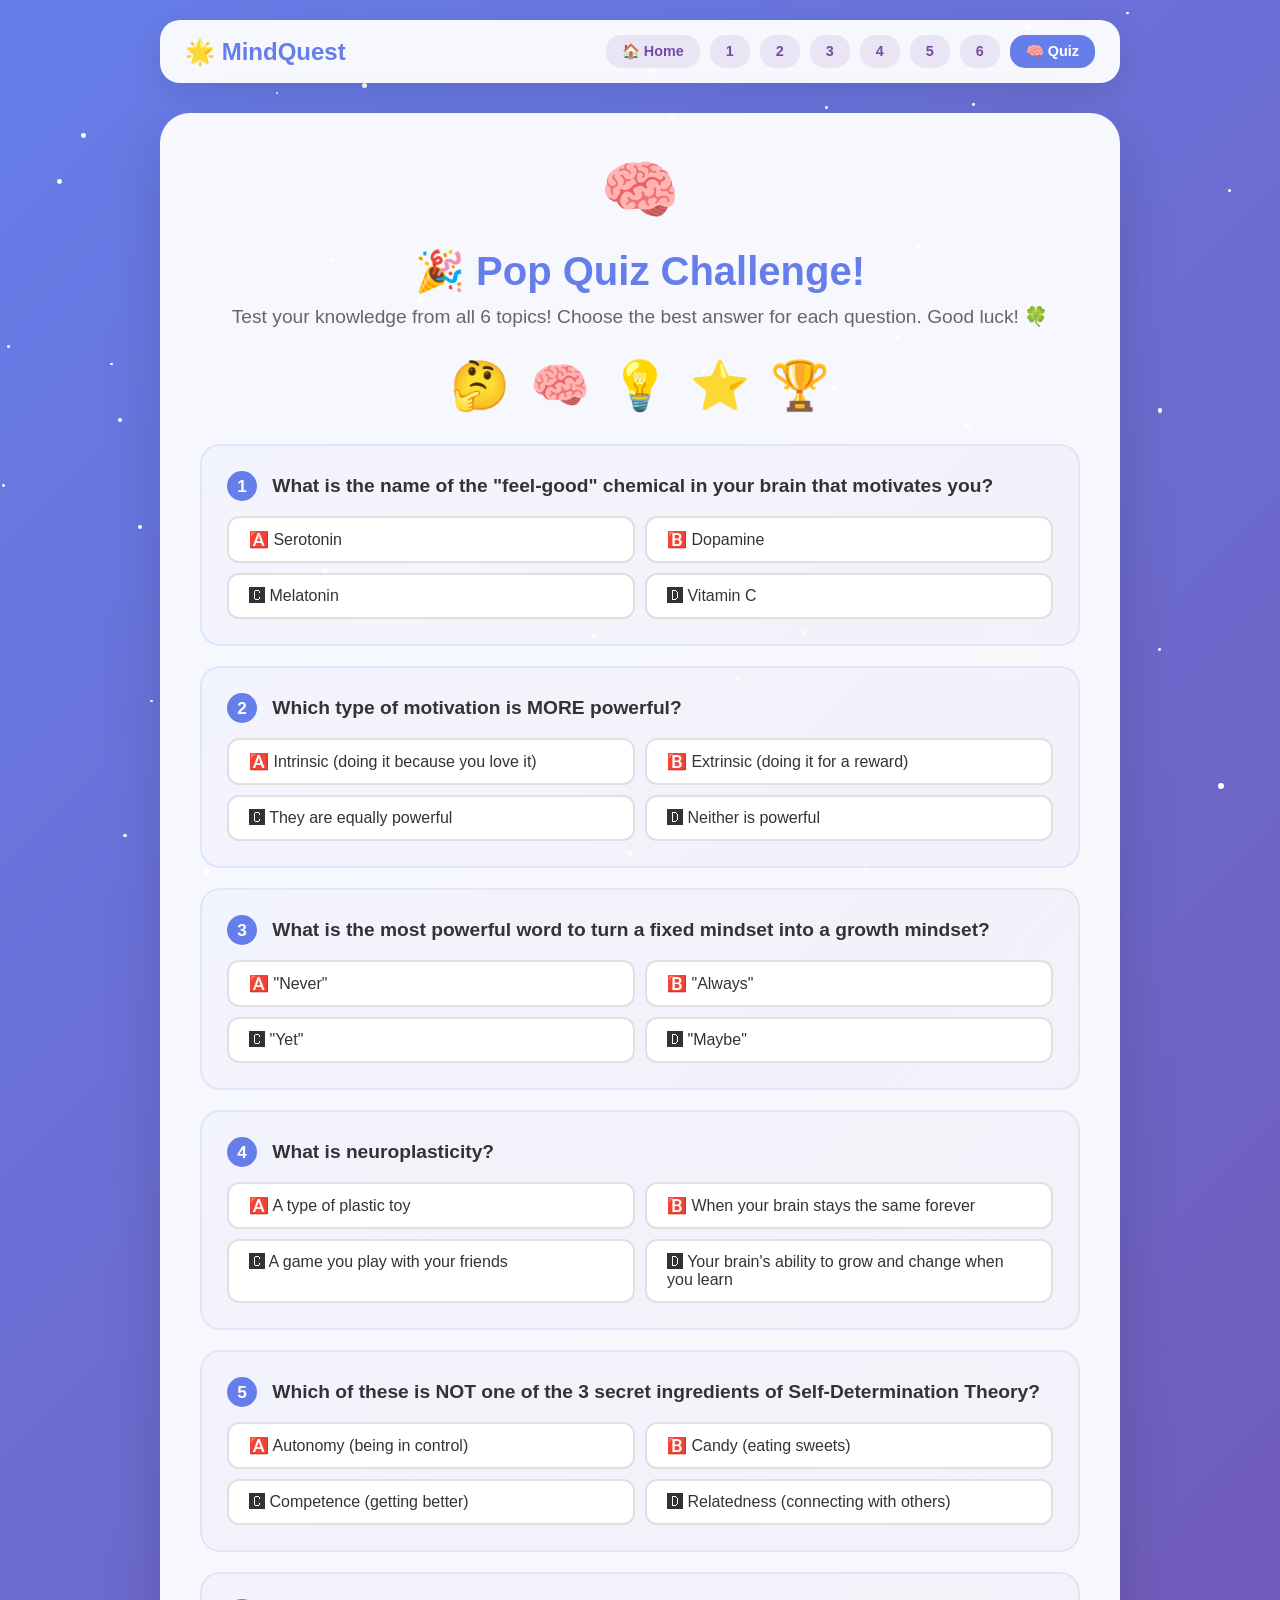
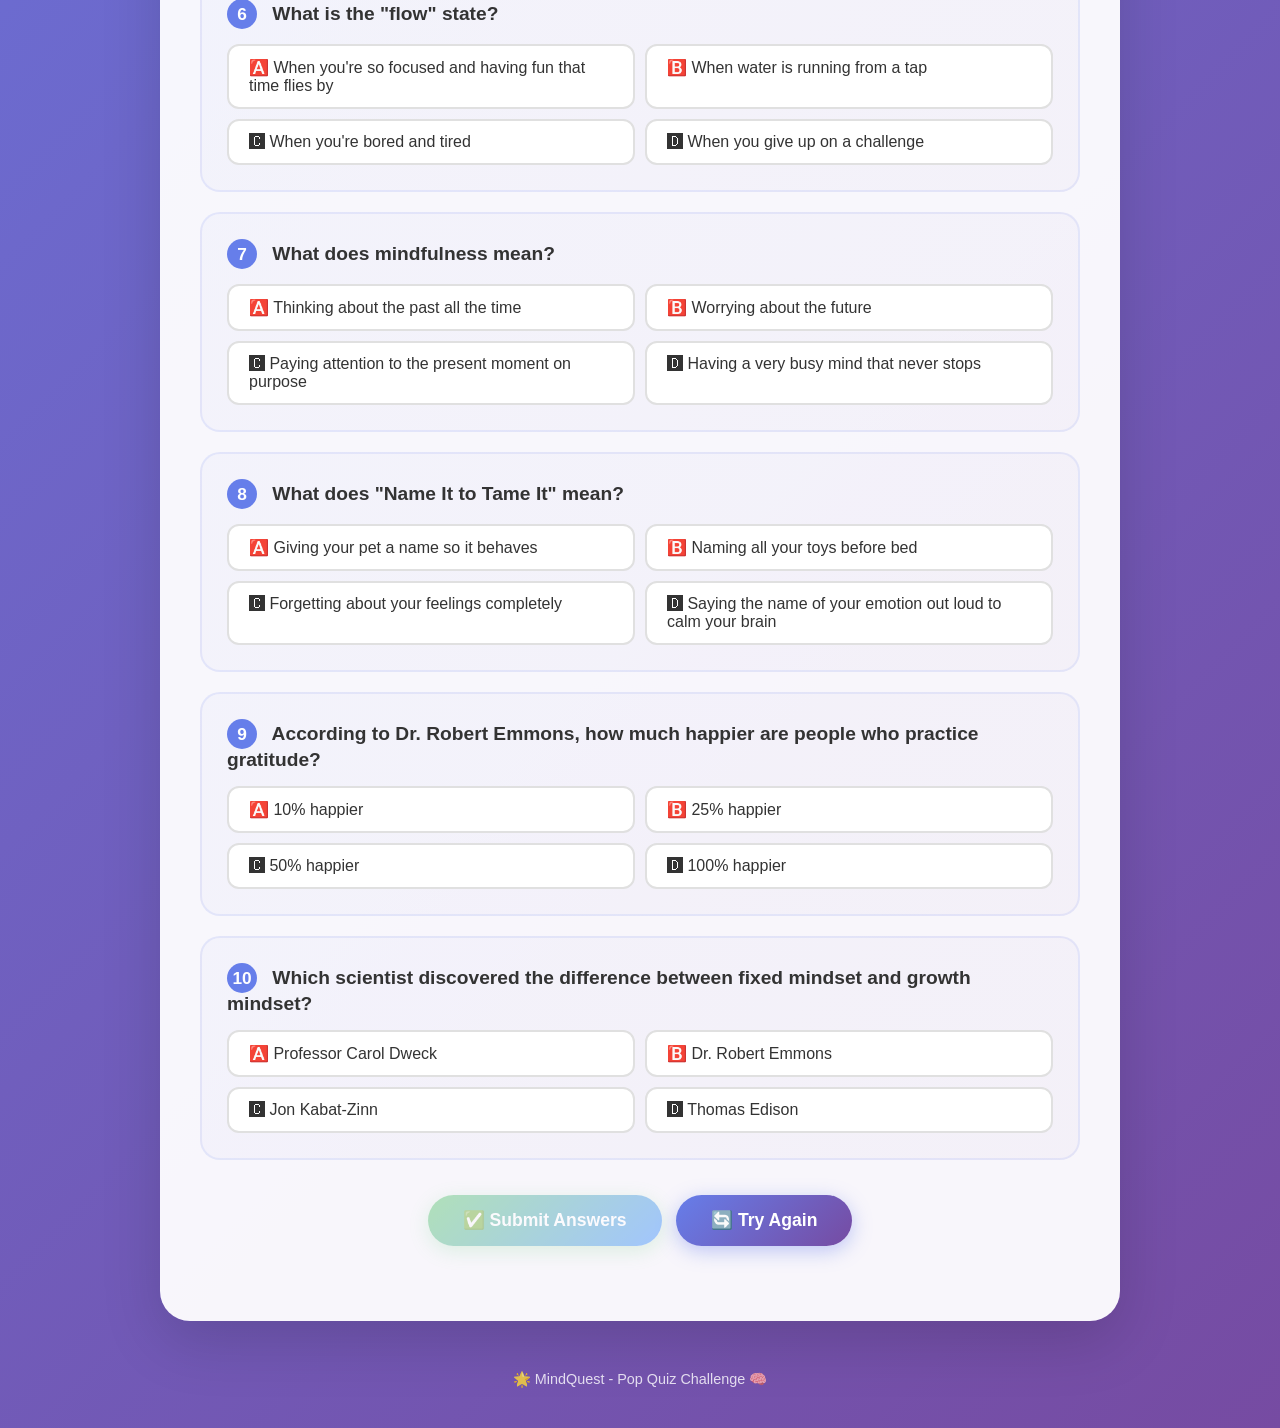
==== course/quiz.html @ 4ee38eb3 "motivation and mindfulness" ====
<!DOCTYPE html>
<html lang="en">
<head>
  <meta charset="UTF-8">
  <meta name="viewport" content="width=device-width, initial-scale=1.0">
  <title>🧠 Pop Quiz - Motivation & Mindfulness</title>
  <link rel="stylesheet" href="css/style.css">
</head>
<body>
  <div class="stars"></div>
  <div class="floating-shapes"></div>

  <div class="container">
    <nav class="nav-bar">
      <a href="index.html" class="logo">🌟 MindQuest</a>
      <div class="nav-links">
        <a href="index.html">🏠 Home</a>
        <a href="topic1.html">1</a>
        <a href="topic2.html">2</a>
        <a href="topic3.html">3</a>
        <a href="topic4.html">4</a>
        <a href="topic5.html">5</a>
        <a href="topic6.html">6</a>
        <a href="quiz.html" class="active">🧠 Quiz</a>
      </div>
    </nav>

    <div class="quiz-container">
      <span class="quiz-icon">🧠</span>
      <h1>🎉 Pop Quiz Challenge!</h1>
      <p style="text-align:center; color:#666; font-size:1.2em; margin-bottom:30px;">
        Test your knowledge from all 6 topics! Choose the best answer for each question. Good luck! 🍀
      </p>

      <div class="illustration">
        <div class="emoji-row">
          <span>🤔</span>
          <span>🧠</span>
          <span>💡</span>
          <span>⭐</span>
          <span>🏆</span>
        </div>
      </div>

      <!-- Question 1 - Topic 1: Motivation -->
      <div class="question" data-correct="b">
        <h3><span class="q-number">1</span> What is the name of the "feel-good" chemical in your brain that motivates you?</h3>
        <div class="options">
          <div class="option" data-value="a">🅰️ Serotonin</div>
          <div class="option" data-value="b">🅱️ Dopamine</div>
          <div class="option" data-value="c">🅲️ Melatonin</div>
          <div class="option" data-value="d">🅳️ Vitamin C</div>
        </div>
      </div>

      <!-- Question 2 - Topic 1: Motivation -->
      <div class="question" data-correct="a">
        <h3><span class="q-number">2</span> Which type of motivation is MORE powerful?</h3>
        <div class="options">
          <div class="option" data-value="a">🅰️ Intrinsic (doing it because you love it)</div>
          <div class="option" data-value="b">🅱️ Extrinsic (doing it for a reward)</div>
          <div class="option" data-value="c">🅲️ They are equally powerful</div>
          <div class="option" data-value="d">🅳️ Neither is powerful</div>
        </div>
      </div>

      <!-- Question 3 - Topic 2: Growth Mindset -->
      <div class="question" data-correct="c">
        <h3><span class="q-number">3</span> What is the most powerful word to turn a fixed mindset into a growth mindset?</h3>
        <div class="options">
          <div class="option" data-value="a">🅰️ "Never"</div>
          <div class="option" data-value="b">🅱️ "Always"</div>
          <div class="option" data-value="c">🅲️ "Yet"</div>
          <div class="option" data-value="d">🅳️ "Maybe"</div>
        </div>
      </div>

      <!-- Question 4 - Topic 2: Growth Mindset -->
      <div class="question" data-correct="d">
        <h3><span class="q-number">4</span> What is neuroplasticity?</h3>
        <div class="options">
          <div class="option" data-value="a">🅰️ A type of plastic toy</div>
          <div class="option" data-value="b">🅱️ When your brain stays the same forever</div>
          <div class="option" data-value="c">🅲️ A game you play with your friends</div>
          <div class="option" data-value="d">🅳️ Your brain's ability to grow and change when you learn</div>
        </div>
      </div>

      <!-- Question 5 - Topic 3: Self-Determination -->
      <div class="question" data-correct="b">
        <h3><span class="q-number">5</span> Which of these is NOT one of the 3 secret ingredients of Self-Determination Theory?</h3>
        <div class="options">
          <div class="option" data-value="a">🅰️ Autonomy (being in control)</div>
          <div class="option" data-value="b">🅱️ Candy (eating sweets)</div>
          <div class="option" data-value="c">🅲️ Competence (getting better)</div>
          <div class="option" data-value="d">🅳️ Relatedness (connecting with others)</div>
        </div>
      </div>

      <!-- Question 6 - Topic 3: Self-Determination -->
      <div class="question" data-correct="a">
        <h3><span class="q-number">6</span> What is the "flow" state?</h3>
        <div class="options">
          <div class="option" data-value="a">🅰️ When you're so focused and having fun that time flies by</div>
          <div class="option" data-value="b">🅱️ When water is running from a tap</div>
          <div class="option" data-value="c">🅲️ When you're bored and tired</div>
          <div class="option" data-value="d">🅳️ When you give up on a challenge</div>
        </div>
      </div>

      <!-- Question 7 - Topic 4: Mindfulness -->
      <div class="question" data-correct="c">
        <h3><span class="q-number">7</span> What does mindfulness mean?</h3>
        <div class="options">
          <div class="option" data-value="a">🅰️ Thinking about the past all the time</div>
          <div class="option" data-value="b">🅱️ Worrying about the future</div>
          <div class="option" data-value="c">🅲️ Paying attention to the present moment on purpose</div>
          <div class="option" data-value="d">🅳️ Having a very busy mind that never stops</div>
        </div>
      </div>

      <!-- Question 8 - Topic 5: Emotions -->
      <div class="question" data-correct="d">
        <h3><span class="q-number">8</span> What does "Name It to Tame It" mean?</h3>
        <div class="options">
          <div class="option" data-value="a">🅰️ Giving your pet a name so it behaves</div>
          <div class="option" data-value="b">🅱️ Naming all your toys before bed</div>
          <div class="option" data-value="c">🅲️ Forgetting about your feelings completely</div>
          <div class="option" data-value="d">🅳️ Saying the name of your emotion out loud to calm your brain</div>
        </div>
      </div>

      <!-- Question 9 - Topic 6: Gratitude -->
      <div class="question" data-correct="b">
        <h3><span class="q-number">9</span> According to Dr. Robert Emmons, how much happier are people who practice gratitude?</h3>
        <div class="options">
          <div class="option" data-value="a">🅰️ 10% happier</div>
          <div class="option" data-value="b">🅱️ 25% happier</div>
          <div class="option" data-value="c">🅲️ 50% happier</div>
          <div class="option" data-value="d">🅳️ 100% happier</div>
        </div>
      </div>

      <!-- Question 10 - All Topics -->
      <div class="question" data-correct="a">
        <h3><span class="q-number">10</span> Which scientist discovered the difference between fixed mindset and growth mindset?</h3>
        <div class="options">
          <div class="option" data-value="a">🅰️ Professor Carol Dweck</div>
          <div class="option" data-value="b">🅱️ Dr. Robert Emmons</div>
          <div class="option" data-value="c">🅲️ Jon Kabat-Zinn</div>
          <div class="option" data-value="d">🅳️ Thomas Edison</div>
        </div>
      </div>

      <!-- Buttons -->
      <div class="btn-group">
        <button id="submitQuiz" class="btn btn-success" disabled style="opacity:0.5; cursor:not-allowed;">✅ Submit Answers</button>
        <button id="resetQuiz" class="btn btn-primary">🔄 Try Again</button>
      </div>

      <!-- Result -->
      <div id="quizResult" class="quiz-result">
        <span class="result-icon">🏆</span>
        <h2>Your Results</h2>
        <div class="score">0 / 10</div>
        <p class="result-message"></p>
        <div class="answers-review"></div>
        <div class="btn-group" style="margin-top:20px;">
          <a href="index.html" class="btn btn-primary">🏠 Back to Home</a>
          <a href="topic1.html" class="btn btn-success">📚 Review Topics</a>
        </div>
      </div>
    </div>

    <footer class="footer">
      <p>🌟 MindQuest - Pop Quiz Challenge 🧠</p>
    </footer>
  </div>

  <script src="js/script.js"></script>
</body>
</html>
---- course/css/style.css ----
/* ===== RESET & BASE ===== */
* {
  margin: 0;
  padding: 0;
  box-sizing: border-box;
}

body {
  font-family: 'Segoe UI', 'Comic Sans MS', 'Chalkboard SE', cursive, sans-serif;
  background: linear-gradient(135deg, #667eea 0%, #764ba2 100%);
  min-height: 100vh;
  color: #333;
  overflow-x: hidden;
}

/* ===== ANIMATED BACKGROUND ===== */
.stars {
  position: fixed;
  top: 0;
  left: 0;
  width: 100%;
  height: 100%;
  pointer-events: none;
  z-index: 0;
  overflow: hidden;
}

.star {
  position: absolute;
  width: 4px;
  height: 4px;
  background: white;
  border-radius: 50%;
  animation: twinkle 3s infinite;
}

@keyframes twinkle {
  0%, 100% { opacity: 0.2; transform: scale(0.8); }
  50% { opacity: 1; transform: scale(1.2); }
}

/* ===== FLOATING SHAPES ===== */
.floating-shapes {
  position: fixed;
  top: 0;
  left: 0;
  width: 100%;
  height: 100%;
  pointer-events: none;
  z-index: 0;
  overflow: hidden;
}

.shape {
  position: absolute;
  border-radius: 50%;
  opacity: 0.1;
  animation: float 15s infinite ease-in-out;
}

.shape:nth-child(1) {
  width: 200px;
  height: 200px;
  background: #ff6b6b;
  top: 10%;
  left: 5%;
  animation-delay: 0s;
}

.shape:nth-child(2) {
  width: 150px;
  height: 150px;
  background: #ffd93d;
  top: 60%;
  left: 80%;
  animation-delay: -3s;
}

.shape:nth-child(3) {
  width: 180px;
  height: 180px;
  background: #6bcb77;
  top: 30%;
  left: 70%;
  animation-delay: -6s;
}

.shape:nth-child(4) {
  width: 120px;
  height: 120px;
  background: #4d96ff;
  top: 70%;
  left: 20%;
  animation-delay: -9s;
}

.shape:nth-child(5) {
  width: 100px;
  height: 100px;
  background: #ff6b6b;
  top: 80%;
  left: 50%;
  animation-delay: -12s;
}

@keyframes float {
  0%, 100% { transform: translateY(0) rotate(0deg); }
  25% { transform: translateY(-30px) rotate(90deg); }
  50% { transform: translateY(-60px) rotate(180deg); }
  75% { transform: translateY(-30px) rotate(270deg); }
}

/* ===== CONTAINER ===== */
.container {
  max-width: 1000px;
  margin: 0 auto;
  padding: 20px;
  position: relative;
  z-index: 1;
}

/* ===== HEADER ===== */
.header {
  text-align: center;
  padding: 40px 20px;
  background: rgba(255, 255, 255, 0.95);
  border-radius: 30px;
  margin-bottom: 30px;
  box-shadow: 0 20px 60px rgba(0,0,0,0.15);
  position: relative;
  overflow: hidden;
}

.header::before {
  content: '';
  position: absolute;
  top: -50%;
  left: -50%;
  width: 200%;
  height: 200%;
  background: conic-gradient(from 0deg, #ff6b6b, #ffd93d, #6bcb77, #4d96ff, #ff6b6b);
  animation: rotate 10s linear infinite;
  opacity: 0.1;
}

@keyframes rotate {
  100% { transform: rotate(360deg); }
}

.header h1 {
  font-size: 3em;
  color: #667eea;
  position: relative;
  z-index: 1;
  text-shadow: 2px 2px 4px rgba(0,0,0,0.1);
}

.header .subtitle {
  font-size: 1.3em;
  color: #764ba2;
  margin-top: 10px;
  position: relative;
  z-index: 1;
}

.header .mascot {
  font-size: 5em;
  display: block;
  margin: 10px auto;
  animation: bounce 2s infinite;
  position: relative;
  z-index: 1;
}

@keyframes bounce {
  0%, 100% { transform: translateY(0); }
  50% { transform: translateY(-20px); }
}

/* ===== NAVIGATION ===== */
.nav-bar {
  background: rgba(255, 255, 255, 0.95);
  border-radius: 20px;
  padding: 15px 25px;
  margin-bottom: 30px;
  display: flex;
  justify-content: space-between;
  align-items: center;
  box-shadow: 0 10px 30px rgba(0,0,0,0.1);
  flex-wrap: wrap;
  gap: 10px;
}

.nav-bar .logo {
  font-size: 1.5em;
  font-weight: bold;
  color: #667eea;
  text-decoration: none;
}

.nav-links {
  display: flex;
  gap: 10px;
  flex-wrap: wrap;
}

.nav-links a {
  text-decoration: none;
  color: #764ba2;
  padding: 8px 16px;
  border-radius: 15px;
  background: rgba(118, 75, 162, 0.1);
  transition: all 0.3s;
  font-weight: 600;
  font-size: 0.9em;
}

.nav-links a:hover {
  background: #764ba2;
  color: white;
  transform: translateY(-2px);
}

.nav-links a.active {
  background: #667eea;
  color: white;
}

/* ===== TOPIC CARDS ===== */
.topic-grid {
  display: grid;
  grid-template-columns: repeat(auto-fit, minmax(280px, 1fr));
  gap: 25px;
  margin: 30px 0;
}

.topic-card {
  background: rgba(255, 255, 255, 0.95);
  border-radius: 25px;
  padding: 30px;
  text-align: center;
  box-shadow: 0 10px 30px rgba(0,0,0,0.1);
  transition: all 0.3s;
  cursor: pointer;
  position: relative;
  overflow: hidden;
}

.topic-card::before {
  content: '';
  position: absolute;
  top: 0;
  left: 0;
  right: 0;
  height: 5px;
  background: linear-gradient(90deg, #ff6b6b, #ffd93d, #6bcb77, #4d96ff);
  transform: scaleX(0);
  transition: transform 0.3s;
}

.topic-card:hover::before {
  transform: scaleX(1);
}

.topic-card:hover {
  transform: translateY(-10px);
  box-shadow: 0 20px 50px rgba(0,0,0,0.2);
}

.topic-card .icon {
  font-size: 4em;
  margin-bottom: 15px;
  display: block;
  animation: bounce 2s infinite;
}

.topic-card:nth-child(2) .icon { animation-delay: 0.3s; }
.topic-card:nth-child(3) .icon { animation-delay: 0.6s; }
.topic-card:nth-child(4) .icon { animation-delay: 0.9s; }
.topic-card:nth-child(5) .icon { animation-delay: 1.2s; }
.topic-card:nth-child(6) .icon { animation-delay: 1.5s; }

.topic-card h3 {
  color: #333;
  font-size: 1.4em;
  margin-bottom: 10px;
}

.topic-card p {
  color: #666;
  font-size: 0.95em;
  line-height: 1.5;
}

.topic-card .card-number {
  position: absolute;
  top: 15px;
  right: 15px;
  background: #667eea;
  color: white;
  width: 30px;
  height: 30px;
  border-radius: 50%;
  display: flex;
  align-items: center;
  justify-content: center;
  font-weight: bold;
  font-size: 0.9em;
}

/* ===== TOPIC PAGE CONTENT ===== */
.topic-content {
  background: rgba(255, 255, 255, 0.95);
  border-radius: 30px;
  padding: 40px;
  margin-bottom: 30px;
  box-shadow: 0 20px 60px rgba(0,0,0,0.15);
  animation: slideUp 0.6s ease-out;
}

@keyframes slideUp {
  from { opacity: 0; transform: translateY(30px); }
  to { opacity: 1; transform: translateY(0); }
}

.topic-content h1 {
  font-size: 2.5em;
  color: #667eea;
  margin-bottom: 10px;
  text-align: center;
}

.topic-content .topic-icon {
  font-size: 5em;
  text-align: center;
  display: block;
  margin: 10px auto 20px;
  animation: bounce 2s infinite;
}

.topic-content .intro-text {
  font-size: 1.2em;
  color: #555;
  text-align: center;
  margin-bottom: 30px;
  line-height: 1.6;
}

/* ===== INFO BOXES ===== */
.info-box {
  background: linear-gradient(135deg, #667eea15, #764ba215);
  border-left: 5px solid #667eea;
  border-radius: 15px;
  padding: 20px 25px;
  margin: 20px 0;
  animation: slideUp 0.6s ease-out;
}

.info-box.tip {
  background: linear-gradient(135deg, #ffd93d15, #ff6b6b15);
  border-left-color: #ffd93d;
}

.info-box.activity {
  background: linear-gradient(135deg, #6bcb7715, #4d96ff15);
  border-left-color: #6bcb77;
}

.info-box.story {
  background: linear-gradient(135deg, #ff6b6b15, #ffd93d15);
  border-left-color: #ff6b6b;
}

.info-box h3 {
  color: #333;
  margin-bottom: 10px;
  font-size: 1.2em;
}

.info-box p, .info-box li {
  color: #555;
  line-height: 1.7;
  font-size: 1.05em;
}

.info-box ul {
  padding-left: 20px;
}

.info-box ul li {
  margin: 8px 0;
}

/* ===== ANIMATED ILLUSTRATIONS ===== */
.illustration {
  text-align: center;
  margin: 30px 0;
  position: relative;
}

.illustration .emoji-big {
  font-size: 6em;
  display: inline-block;
  animation: bounce 2s infinite;
}

.illustration .emoji-row {
  display: flex;
  justify-content: center;
  gap: 20px;
  flex-wrap: wrap;
}

.illustration .emoji-row span {
  font-size: 3em;
  animation: bounce 2s infinite;
}

.illustration .emoji-row span:nth-child(2) { animation-delay: 0.3s; }
.illustration .emoji-row span:nth-child(3) { animation-delay: 0.6s; }
.illustration .emoji-row span:nth-child(4) { animation-delay: 0.9s; }
.illustration .emoji-row span:nth-child(5) { animation-delay: 1.2s; }

/* ===== PROGRESS BAR ===== */
.progress-container {
  background: rgba(255, 255, 255, 0.95);
  border-radius: 20px;
  padding: 20px;
  margin-bottom: 30px;
  box-shadow: 0 10px 30px rgba(0,0,0,0.1);
}

.progress-bar {
  height: 20px;
  background: #e0e0e0;
  border-radius: 10px;
  overflow: hidden;
  position: relative;
}

.progress-fill {
  height: 100%;
  background: linear-gradient(90deg, #ff6b6b, #ffd93d, #6bcb77, #4d96ff);
  border-radius: 10px;
  transition: width 0.8s ease;
  position: relative;
}

.progress-fill::after {
  content: '';
  position: absolute;
  top: 0;
  left: 0;
  right: 0;
  bottom: 0;
  background: linear-gradient(90deg, transparent, rgba(255,255,255,0.3), transparent);
  animation: shimmer 2s infinite;
}

@keyframes shimmer {
  0% { transform: translateX(-100%); }
  100% { transform: translateX(100%); }
}

.progress-text {
  text-align: center;
  margin-top: 10px;
  font-weight: bold;
  color: #667eea;
}

/* ===== BUTTONS ===== */
.btn {
  display: inline-block;
  padding: 15px 35px;
  border-radius: 50px;
  text-decoration: none;
  font-weight: bold;
  font-size: 1.1em;
  transition: all 0.3s;
  border: none;
  cursor: pointer;
  margin: 5px;
}

.btn-primary {
  background: linear-gradient(135deg, #667eea, #764ba2);
  color: white;
  box-shadow: 0 5px 20px rgba(102, 126, 234, 0.4);
}

.btn-primary:hover {
  transform: translateY(-3px);
  box-shadow: 0 10px 30px rgba(102, 126, 234, 0.5);
}

.btn-secondary {
  background: linear-gradient(135deg, #ffd93d, #ff6b6b);
  color: white;
  box-shadow: 0 5px 20px rgba(255, 107, 107, 0.4);
}

.btn-secondary:hover {
  transform: translateY(-3px);
  box-shadow: 0 10px 30px rgba(255, 107, 107, 0.5);
}

.btn-success {
  background: linear-gradient(135deg, #6bcb77, #4d96ff);
  color: white;
  box-shadow: 0 5px 20px rgba(107, 203, 119, 0.4);
}

.btn-success:hover {
  transform: translateY(-3px);
  box-shadow: 0 10px 30px rgba(107, 203, 119, 0.5);
}

.btn-group {
  text-align: center;
  margin: 30px 0;
}

/* ===== QUIZ STYLES ===== */
.quiz-container {
  background: rgba(255, 255, 255, 0.95);
  border-radius: 30px;
  padding: 40px;
  margin-bottom: 30px;
  box-shadow: 0 20px 60px rgba(0,0,0,0.15);
}

.quiz-container h1 {
  text-align: center;
  color: #667eea;
  font-size: 2.5em;
  margin-bottom: 10px;
}

.quiz-container .quiz-icon {
  text-align: center;
  font-size: 4em;
  display: block;
  margin-bottom: 20px;
  animation: bounce 2s infinite;
}

.question {
  background: linear-gradient(135deg, #667eea08, #764ba208);
  border-radius: 20px;
  padding: 25px;
  margin: 20px 0;
  border: 2px solid #667eea20;
  animation: slideUp 0.6s ease-out;
}

.question:nth-child(2) { animation-delay: 0.1s; }
.question:nth-child(3) { animation-delay: 0.2s; }
.question:nth-child(4) { animation-delay: 0.3s; }
.question:nth-child(5) { animation-delay: 0.4s; }
.question:nth-child(6) { animation-delay: 0.5s; }

.question h3 {
  color: #333;
  margin-bottom: 15px;
  font-size: 1.2em;
}

.question .q-number {
  display: inline-block;
  background: #667eea;
  color: white;
  width: 30px;
  height: 30px;
  border-radius: 50%;
  text-align: center;
  line-height: 30px;
  margin-right: 10px;
  font-size: 0.9em;
}

.options {
  display: grid;
  grid-template-columns: 1fr 1fr;
  gap: 10px;
}

@media (max-width: 600px) {
  .options {
    grid-template-columns: 1fr;
  }
}

.option {
  padding: 12px 20px;
  border: 2px solid #e0e0e0;
  border-radius: 12px;
  cursor: pointer;
  transition: all 0.3s;
  background: white;
  font-size: 1em;
  text-align: left;
}

.option:hover {
  border-color: #667eea;
  background: #667eea10;
}

.option.selected {
  border-color: #667eea;
  background: #667eea20;
}

.option.correct {
  border-color: #6bcb77;
  background: #6bcb7720;
  animation: correctPulse 0.5s;
}

.option.wrong {
  border-color: #ff6b6b;
  background: #ff6b6b20;
  animation: shake 0.5s;
}

@keyframes correctPulse {
  0%, 100% { transform: scale(1); }
  50% { transform: scale(1.05); }
}

@keyframes shake {
  0%, 100% { transform: translateX(0); }
  25% { transform: translateX(-5px); }
  75% { transform: translateX(5px); }
}

.quiz-result {
  text-align: center;
  padding: 30px;
  margin-top: 20px;
  border-radius: 20px;
  background: linear-gradient(135deg, #667eea10, #764ba210);
  display: none;
}

.quiz-result.show {
  display: block;
  animation: slideUp 0.6s ease-out;
}

.quiz-result .result-icon {
  font-size: 5em;
  display: block;
  margin-bottom: 15px;
}

.quiz-result h2 {
  color: #667eea;
  margin-bottom: 10px;
}

.quiz-result .score {
  font-size: 2em;
  font-weight: bold;
  color: #764ba2;
  margin: 15px 0;
}

.quiz-result .answers-review {
  text-align: left;
  margin-top: 20px;
}

.answers-review .answer-item {
  padding: 10px;
  margin: 5px 0;
  border-radius: 10px;
  background: white;
}

.answer-item.correct-answer {
  border-left: 4px solid #6bcb77;
}

.answer-item.wrong-answer {
  border-left: 4px solid #ff6b6b;
}

/* ===== FOOTER ===== */
.footer {
  text-align: center;
  padding: 20px;
  color: rgba(255,255,255,0.8);
  font-size: 0.9em;
}

/* ===== CONFETTI ===== */
.confetti-container {
  position: fixed;
  top: 0;
  left: 0;
  width: 100%;
  height: 100%;
  pointer-events: none;
  z-index: 1000;
  overflow: hidden;
}

.confetti-piece {
  position: absolute;
  width: 10px;
  height: 10px;
  top: -10px;
  animation: confettiFall 3s ease-in forwards;
}

@keyframes confettiFall {
  0% { transform: translateY(0) rotate(0deg); opacity: 1; }
  100% { transform: translateY(100vh) rotate(720deg); opacity: 0; }
}

/* ===== RESPONSIVE ===== */
@media (max-width: 768px) {
  .header h1 { font-size: 2em; }
  .topic-content { padding: 25px; }
  .topic-content h1 { font-size: 1.8em; }
  .nav-bar { flex-direction: column; text-align: center; }
  .nav-links { justify-content: center; }
  .quiz-container { padding: 20px; }
}

/* ===== TOOLTIP ===== */
.tooltip {
  position: relative;
  display: inline-block;
  cursor: help;
}

.tooltip .tooltip-text {
  visibility: hidden;
  width: 200px;
  background: #333;
  color: white;
  text-align: center;
  border-radius: 10px;
  padding: 10px;
  position: absolute;
  z-index: 1;
  bottom: 125%;
  left: 50%;
  transform: translateX(-50%);
  opacity: 0;
  transition: opacity 0.3s;
  font-size: 0.9em;
}

.tooltip:hover .tooltip-text {
  visibility: visible;
  opacity: 1;
}

/* ===== LOADING SPINNER ===== */
.spinner {
  width: 50px;
  height: 50px;
  border: 5px solid #e0e0e0;
  border-top: 5px solid #667eea;
  border-radius: 50%;
  animation: spin 1s linear infinite;
  margin: 20px auto;
}

@keyframes spin {
  0% { transform: rotate(0deg); }
  100% { transform: rotate(360deg); }
}

/* ===== PAGE TRANSITIONS ===== */
.page-transition {
  animation: pageIn 0.5s ease-out;
}

@keyframes pageIn {
  from { opacity: 0; transform: scale(0.95); }
  to { opacity: 1; transform: scale(1); }
}
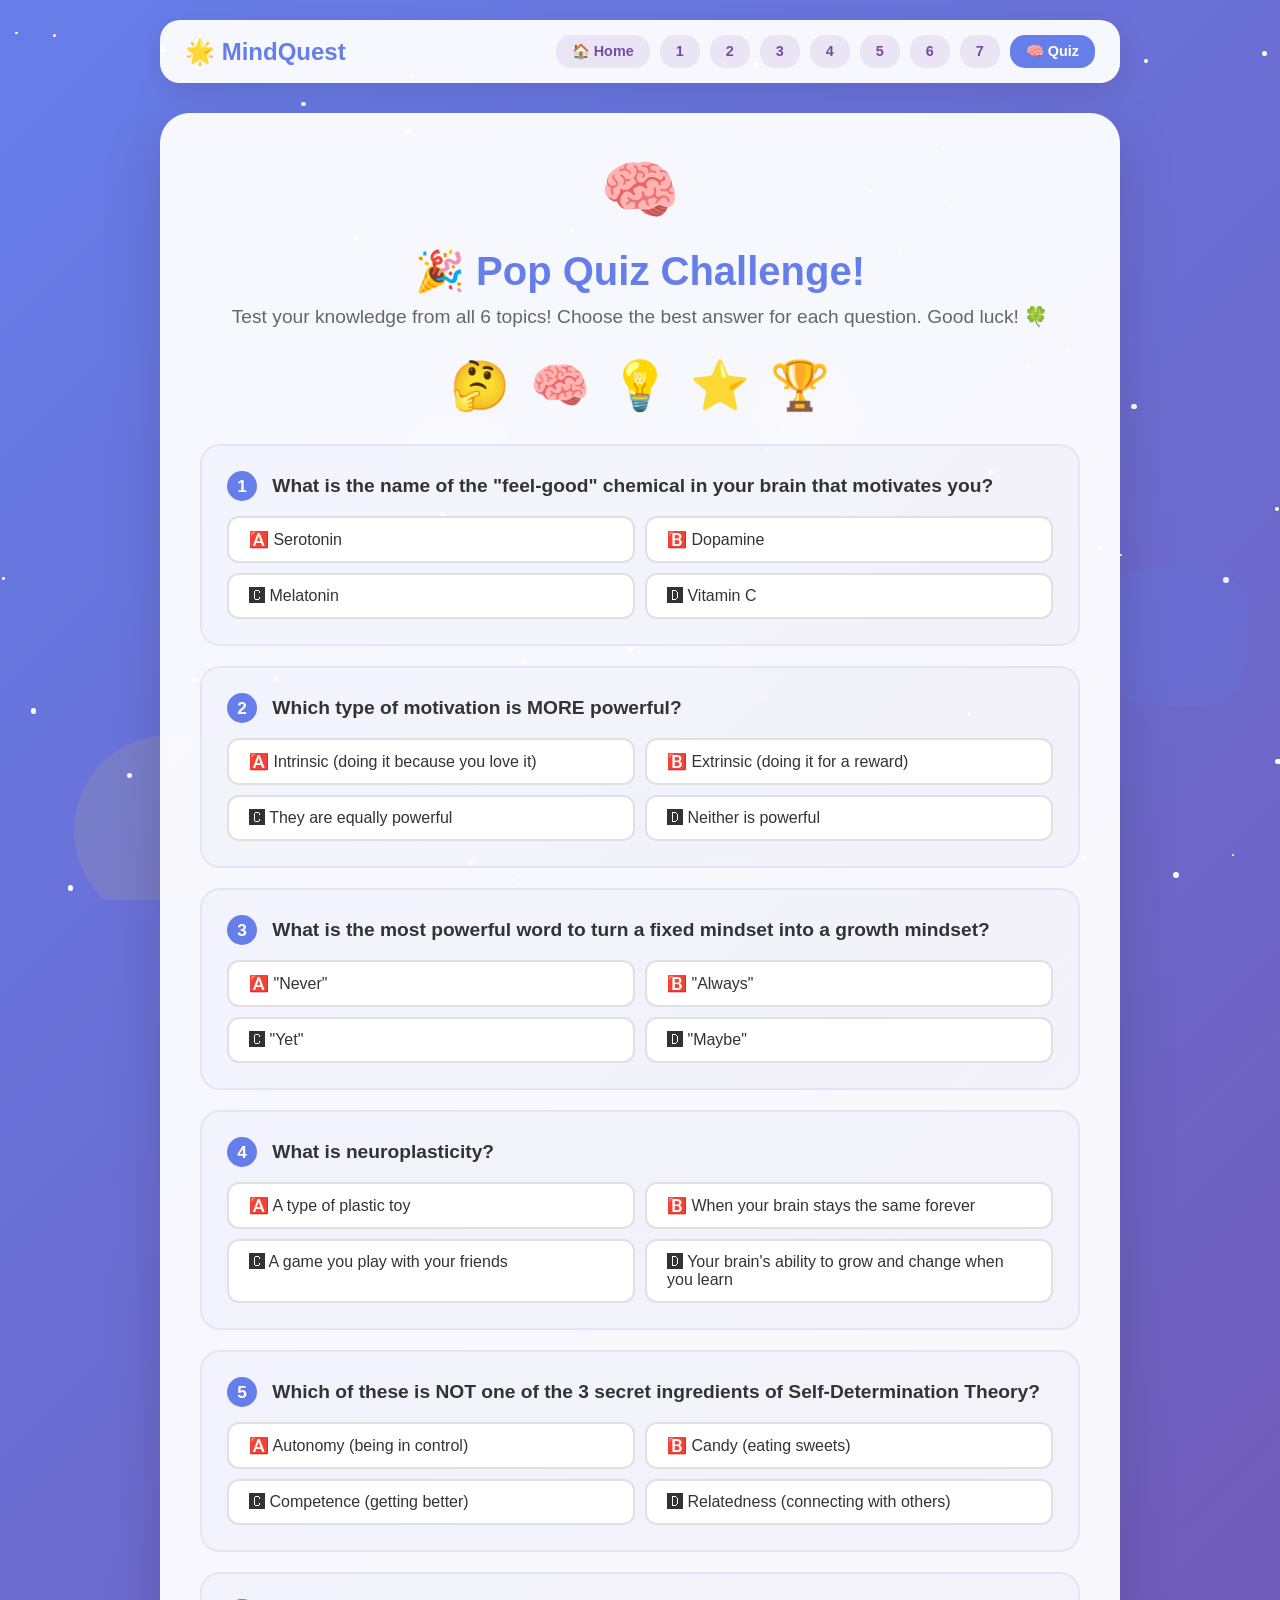
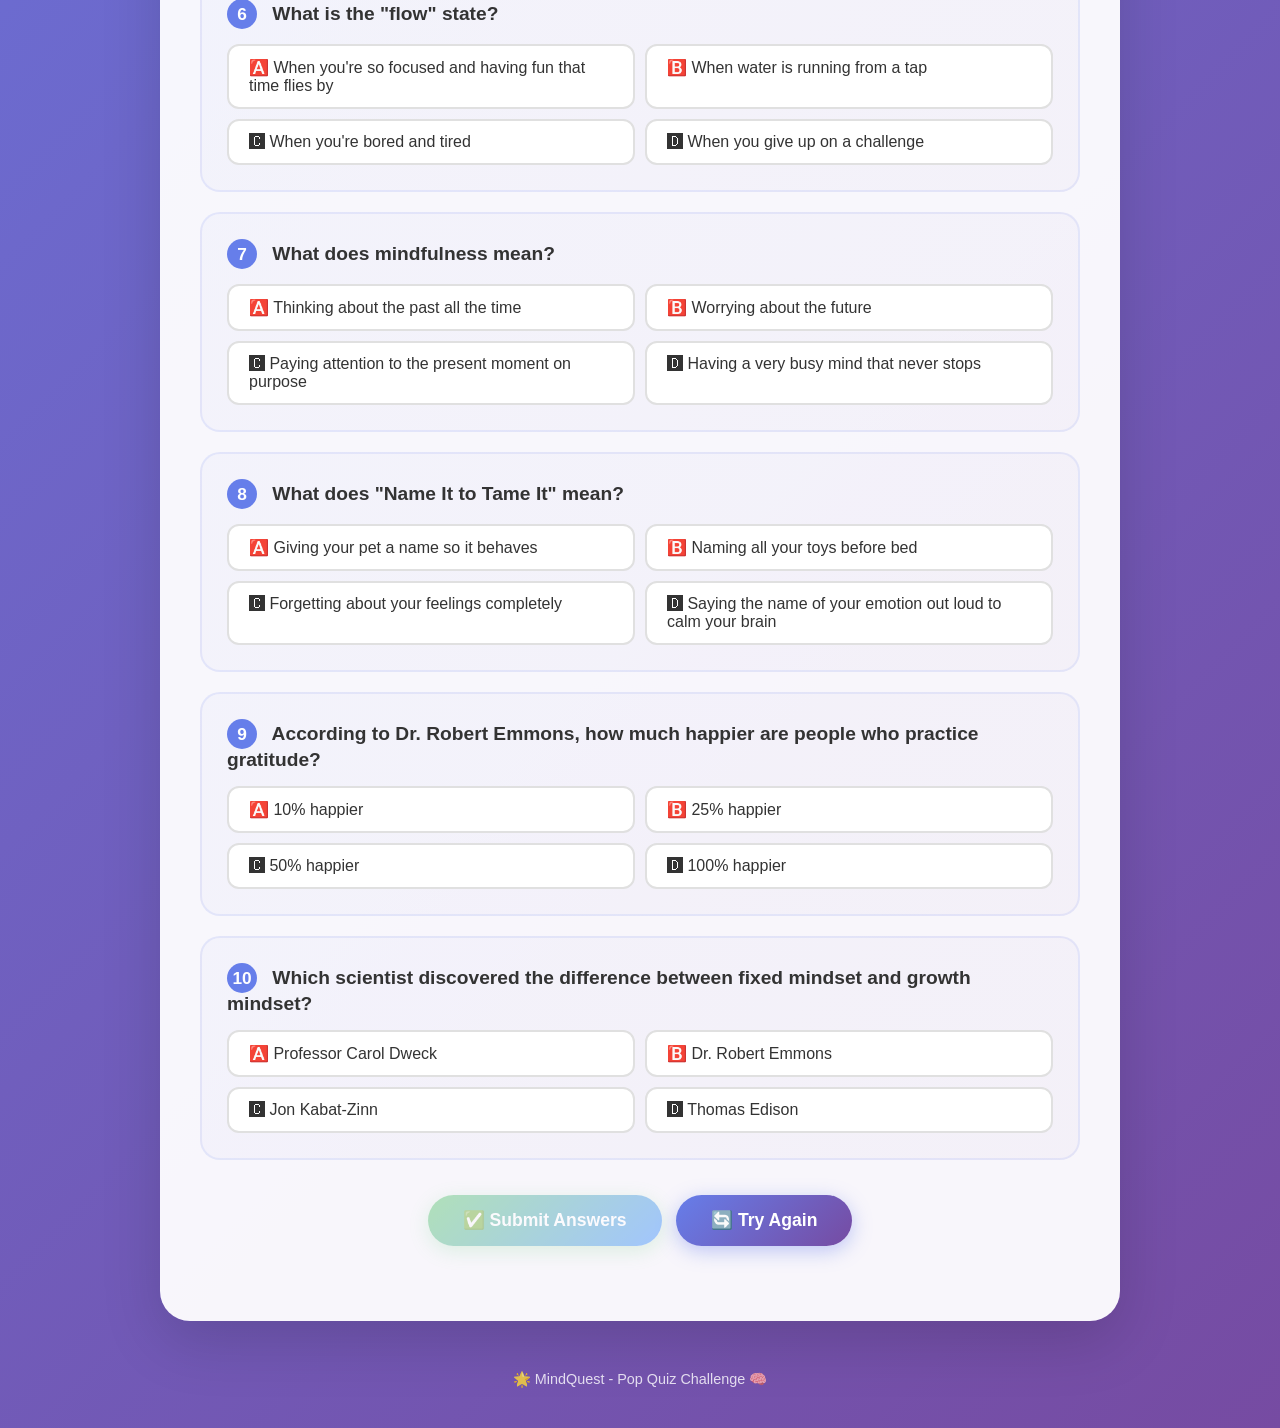
==== commit 23a4fe03: "added atomic habit" ====
--- a/course/quiz.html
+++ b/course/quiz.html
@@ -21,6 +21,7 @@
         <a href="topic4.html">4</a>
         <a href="topic5.html">5</a>
         <a href="topic6.html">6</a>
+        <a href="topic7.html">7</a>
         <a href="quiz.html" class="active">🧠 Quiz</a>
       </div>
     </nav>
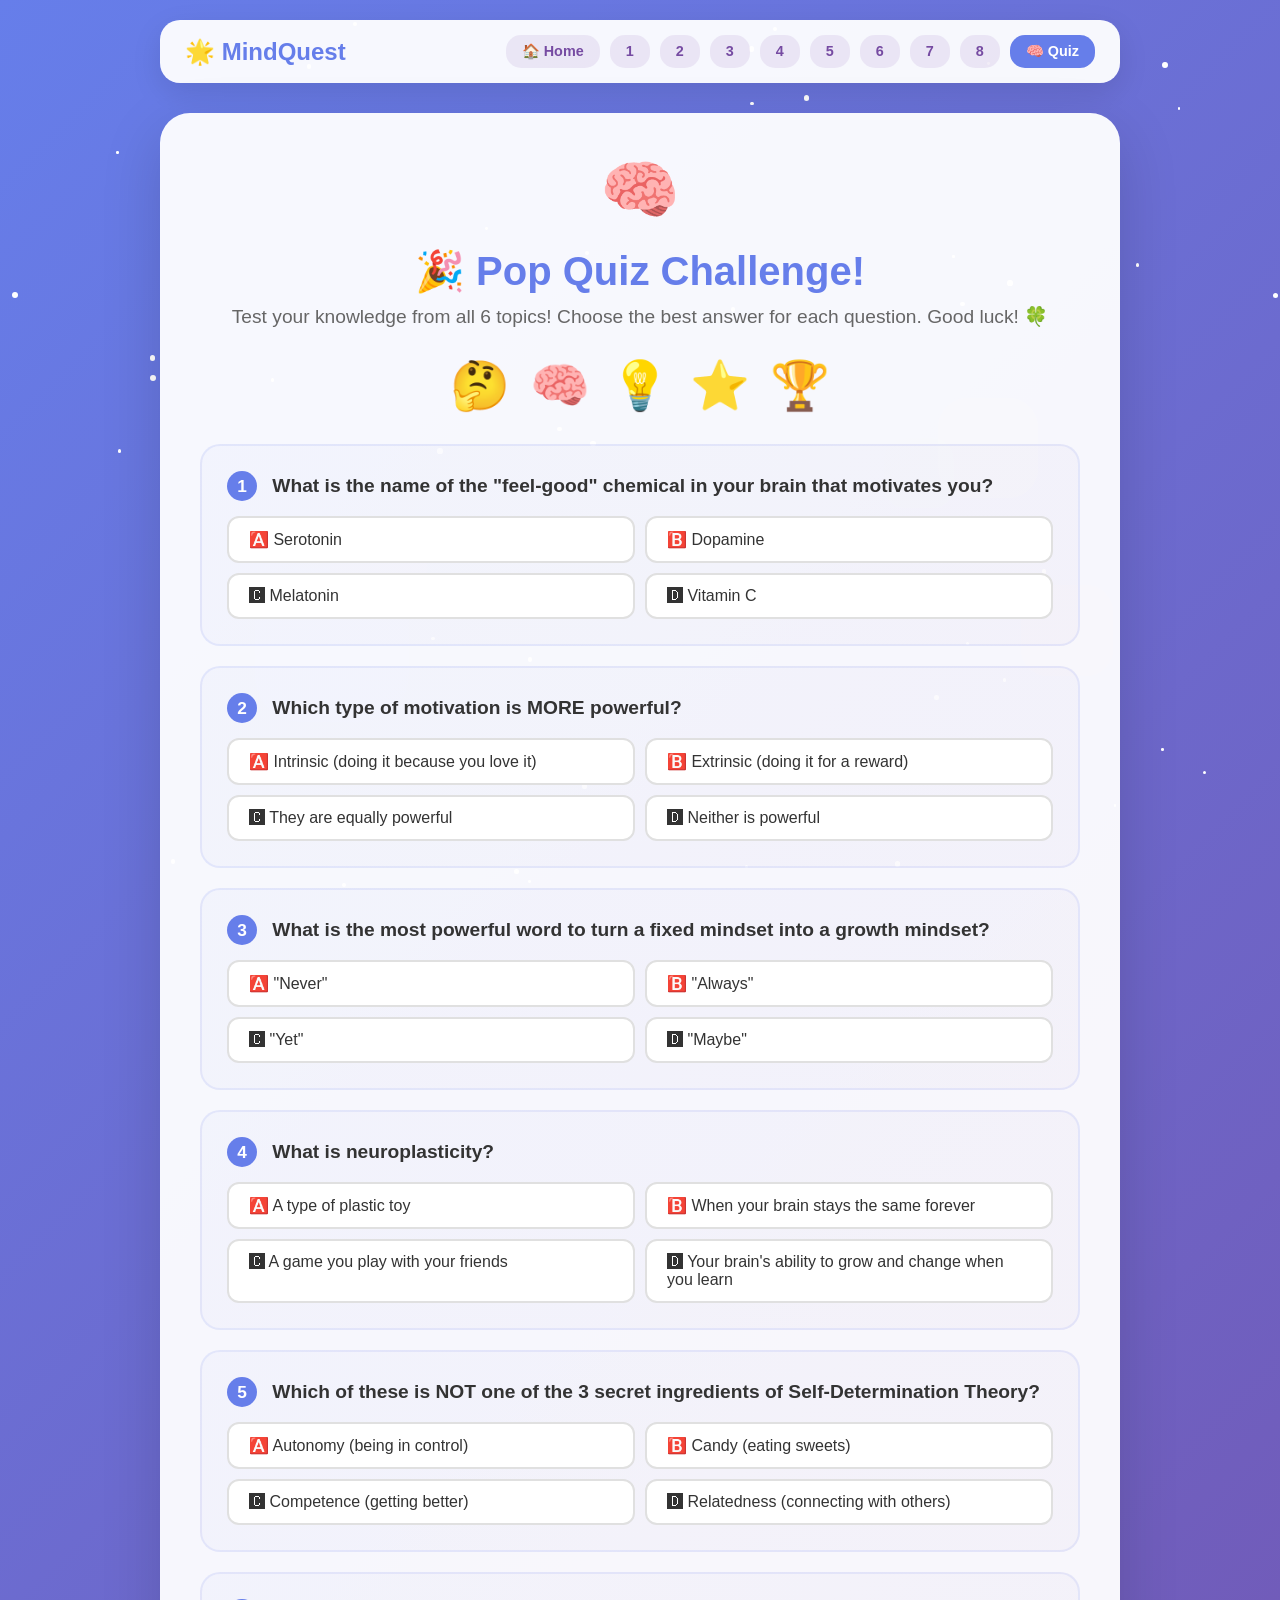
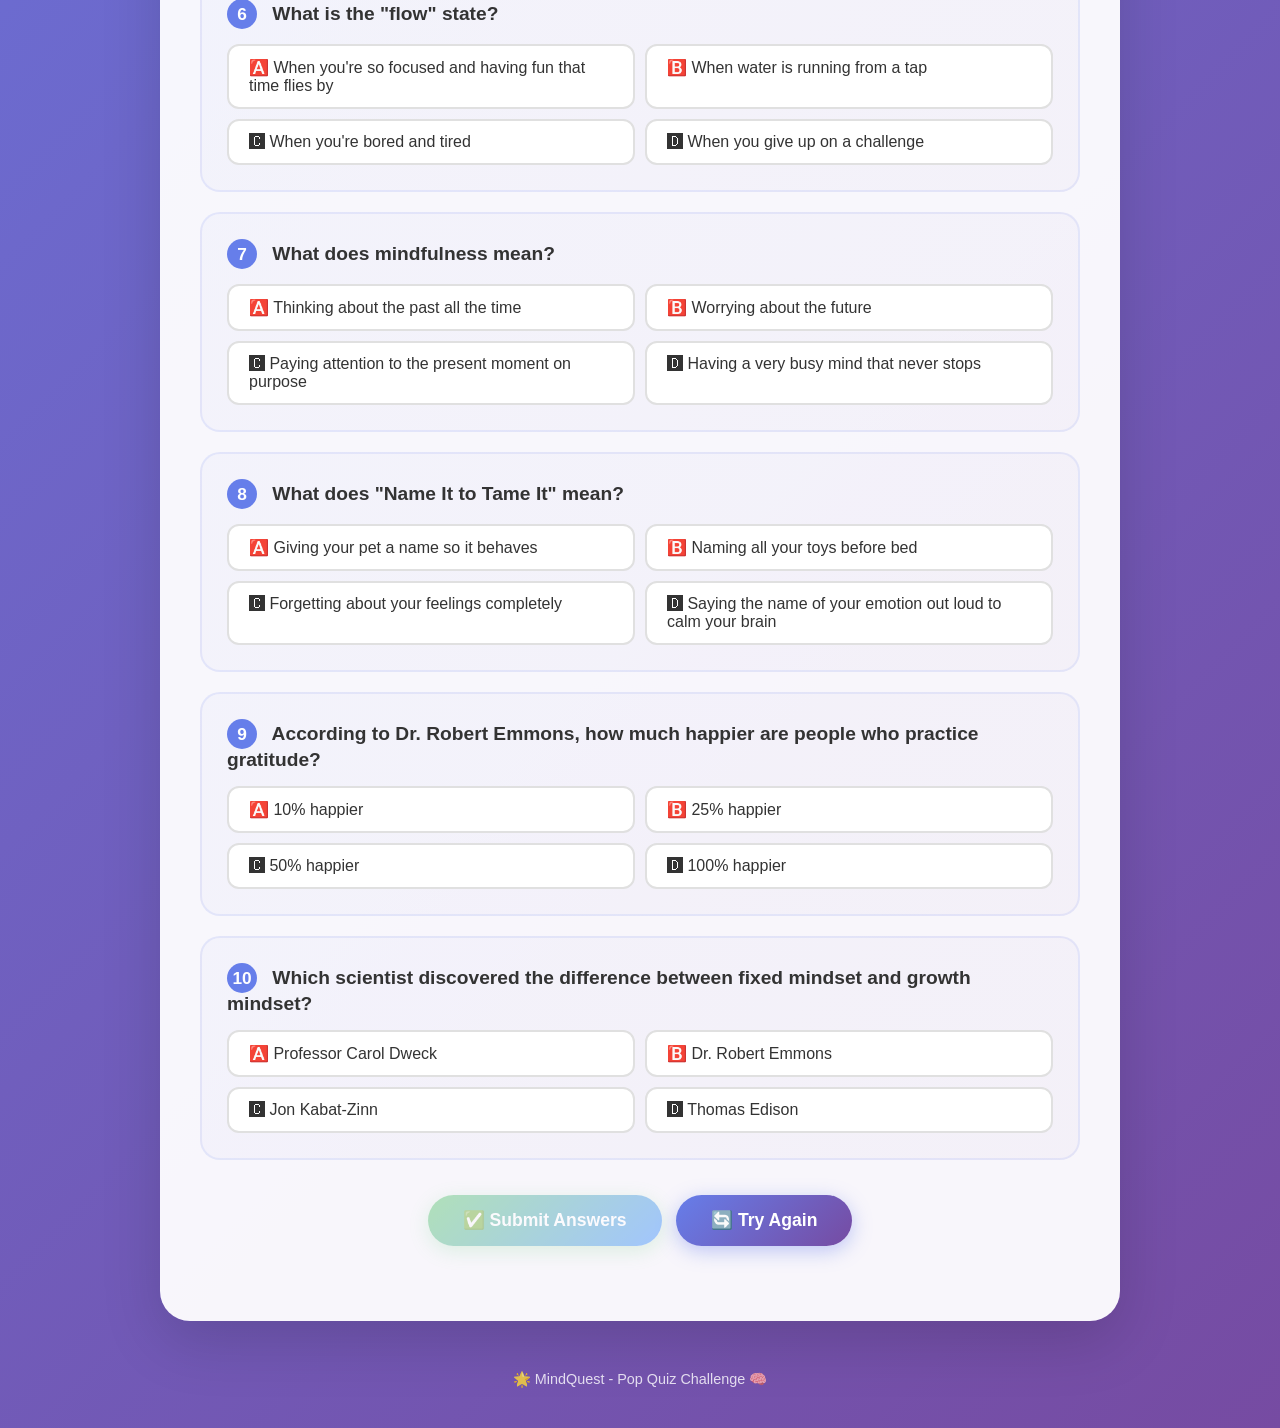
==== commit e0b848a8: "add joke columns" ====
--- a/course/quiz.html
+++ b/course/quiz.html
@@ -22,6 +22,7 @@
         <a href="topic5.html">5</a>
         <a href="topic6.html">6</a>
         <a href="topic7.html">7</a>
+        <a href="topic8.html">8</a>
         <a href="quiz.html" class="active">🧠 Quiz</a>
       </div>
     </nav>
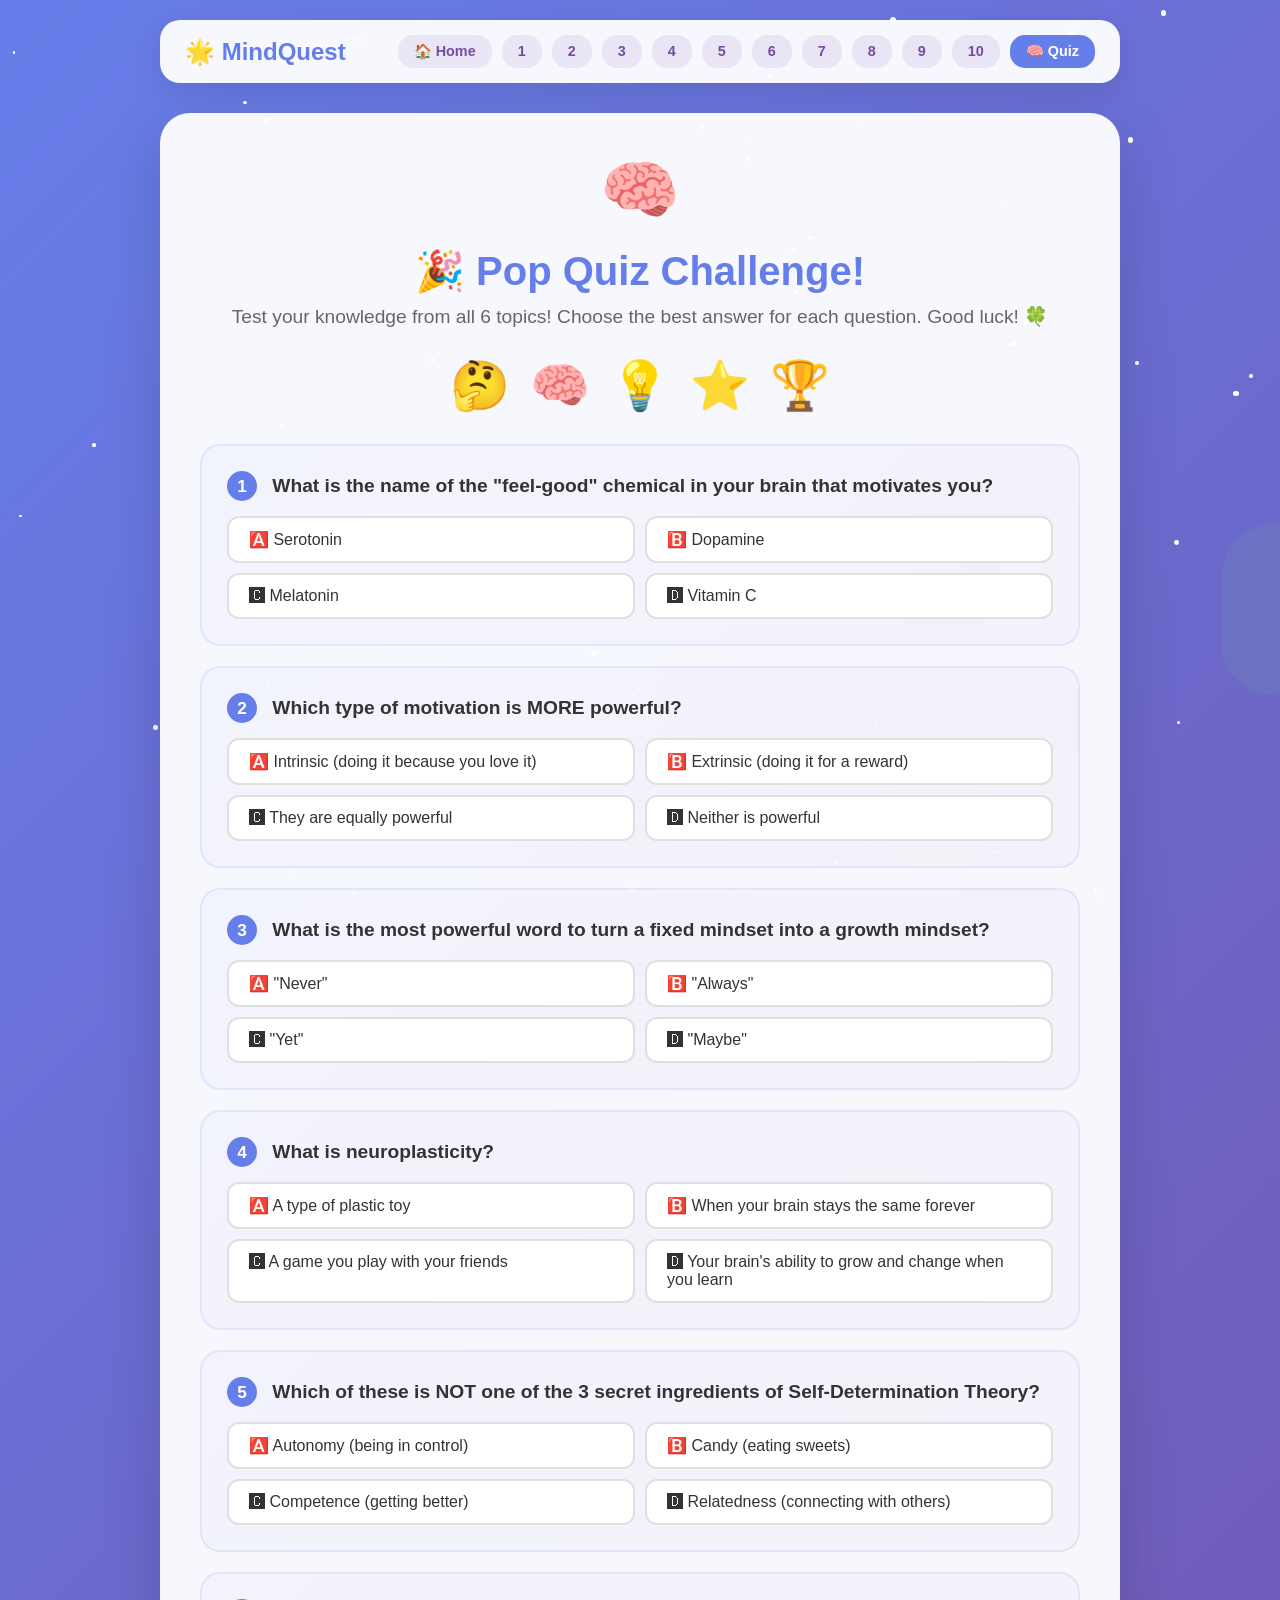
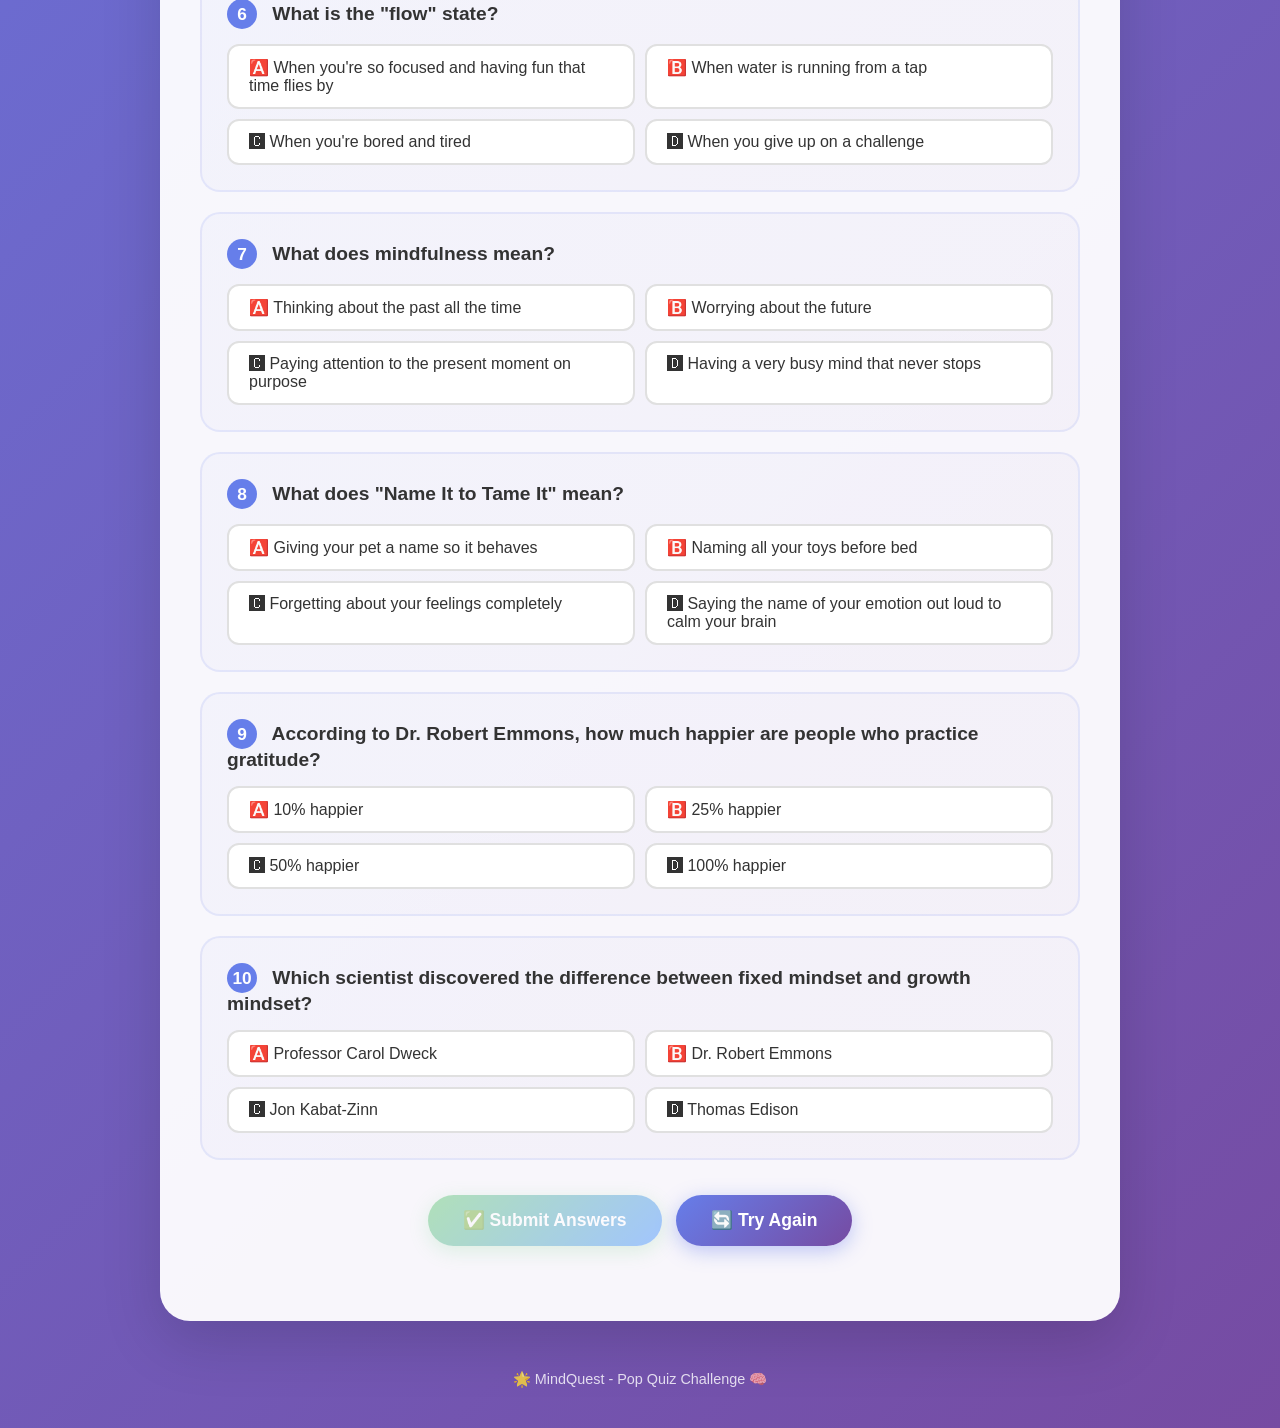
==== commit 9f5cc007: "added caveman snap" ====
--- a/course/quiz.html
+++ b/course/quiz.html
@@ -23,6 +23,8 @@
         <a href="topic6.html">6</a>
         <a href="topic7.html">7</a>
         <a href="topic8.html">8</a>
+        <a href="topic9.html">9</a>
+        <a href="topic10.html">10</a>
         <a href="quiz.html" class="active">🧠 Quiz</a>
       </div>
     </nav>
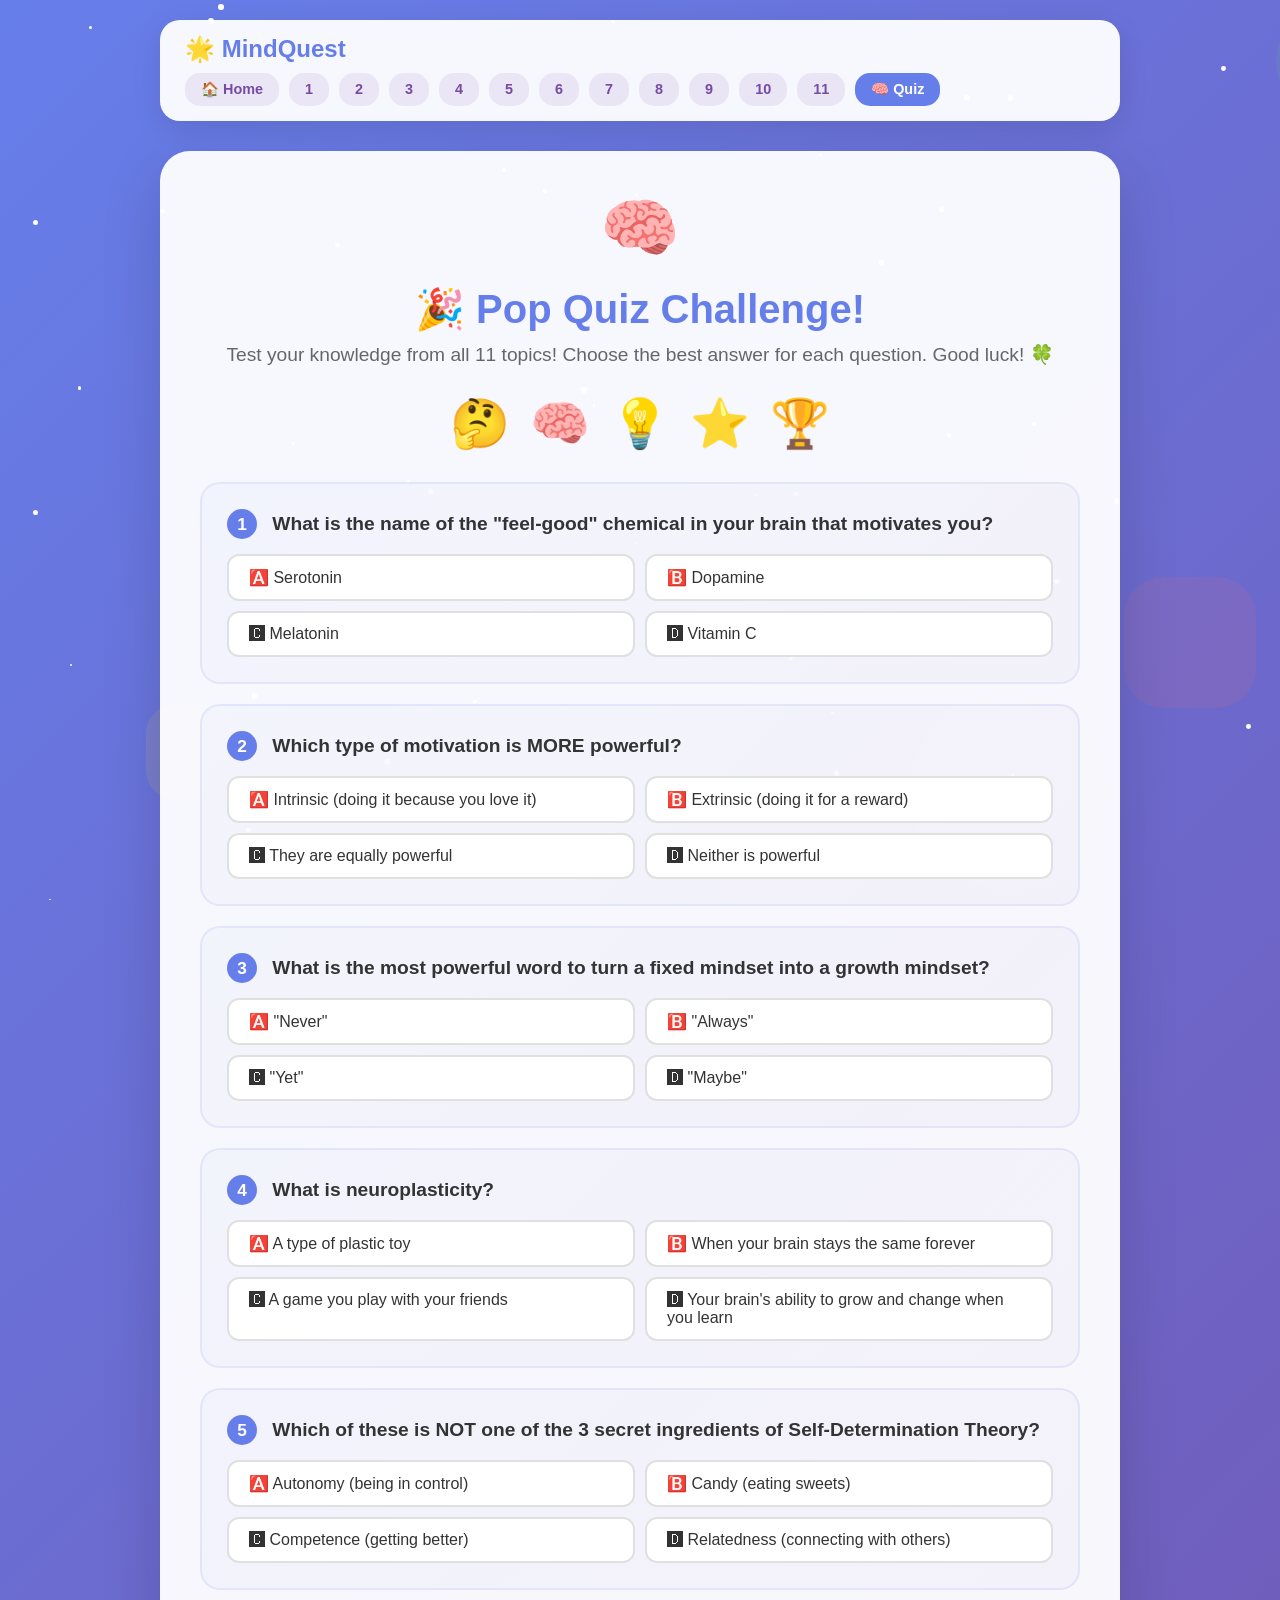
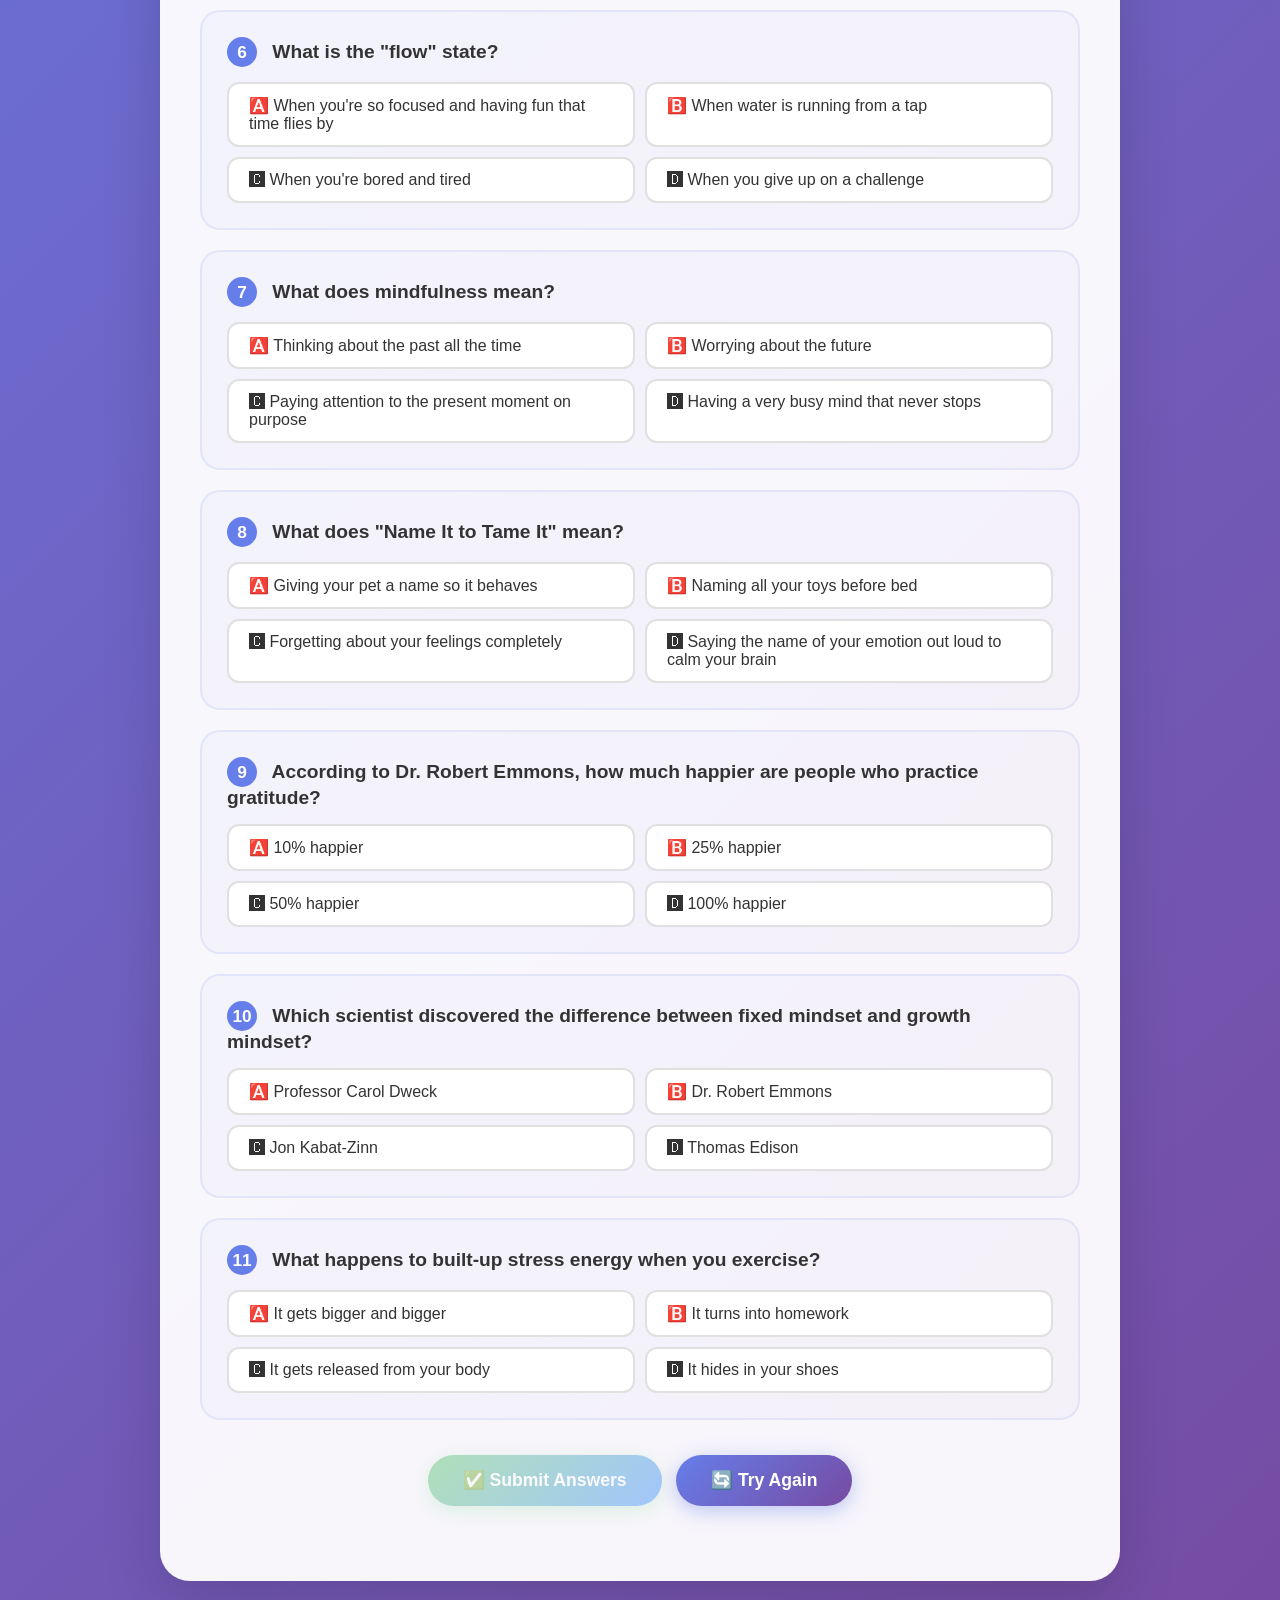
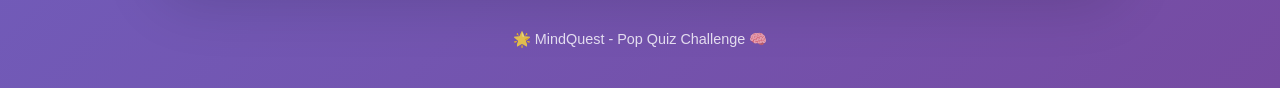
==== commit b30a2f70: "added exercise" ====
--- a/course/quiz.html
+++ b/course/quiz.html
@@ -25,6 +25,7 @@
         <a href="topic8.html">8</a>
         <a href="topic9.html">9</a>
         <a href="topic10.html">10</a>
+        <a href="topic11.html">11</a>
         <a href="quiz.html" class="active">🧠 Quiz</a>
       </div>
     </nav>
@@ -33,7 +34,7 @@
       <span class="quiz-icon">🧠</span>
       <h1>🎉 Pop Quiz Challenge!</h1>
       <p style="text-align:center; color:#666; font-size:1.2em; margin-bottom:30px;">
-        Test your knowledge from all 6 topics! Choose the best answer for each question. Good luck! 🍀
+        Test your knowledge from all 11 topics! Choose the best answer for each question. Good luck! 🍀
       </p>
 
       <div class="illustration">
@@ -156,6 +157,17 @@
         </div>
       </div>
 
+      <!-- Question 11 - Topic 11: Exercise -->
+      <div class="question" data-correct="c">
+        <h3><span class="q-number">11</span> What happens to built-up stress energy when you exercise?</h3>
+        <div class="options">
+          <div class="option" data-value="a">🅰️ It gets bigger and bigger</div>
+          <div class="option" data-value="b">🅱️ It turns into homework</div>
+          <div class="option" data-value="c">🅲️ It gets released from your body</div>
+          <div class="option" data-value="d">🅳️ It hides in your shoes</div>
+        </div>
+      </div>
+
       <!-- Buttons -->
       <div class="btn-group">
         <button id="submitQuiz" class="btn btn-success" disabled style="opacity:0.5; cursor:not-allowed;">✅ Submit Answers</button>
@@ -166,7 +178,7 @@
       <div id="quizResult" class="quiz-result">
         <span class="result-icon">🏆</span>
         <h2>Your Results</h2>
-        <div class="score">0 / 10</div>
+        <div class="score">0 / 11</div>
         <p class="result-message"></p>
         <div class="answers-review"></div>
         <div class="btn-group" style="margin-top:20px;">
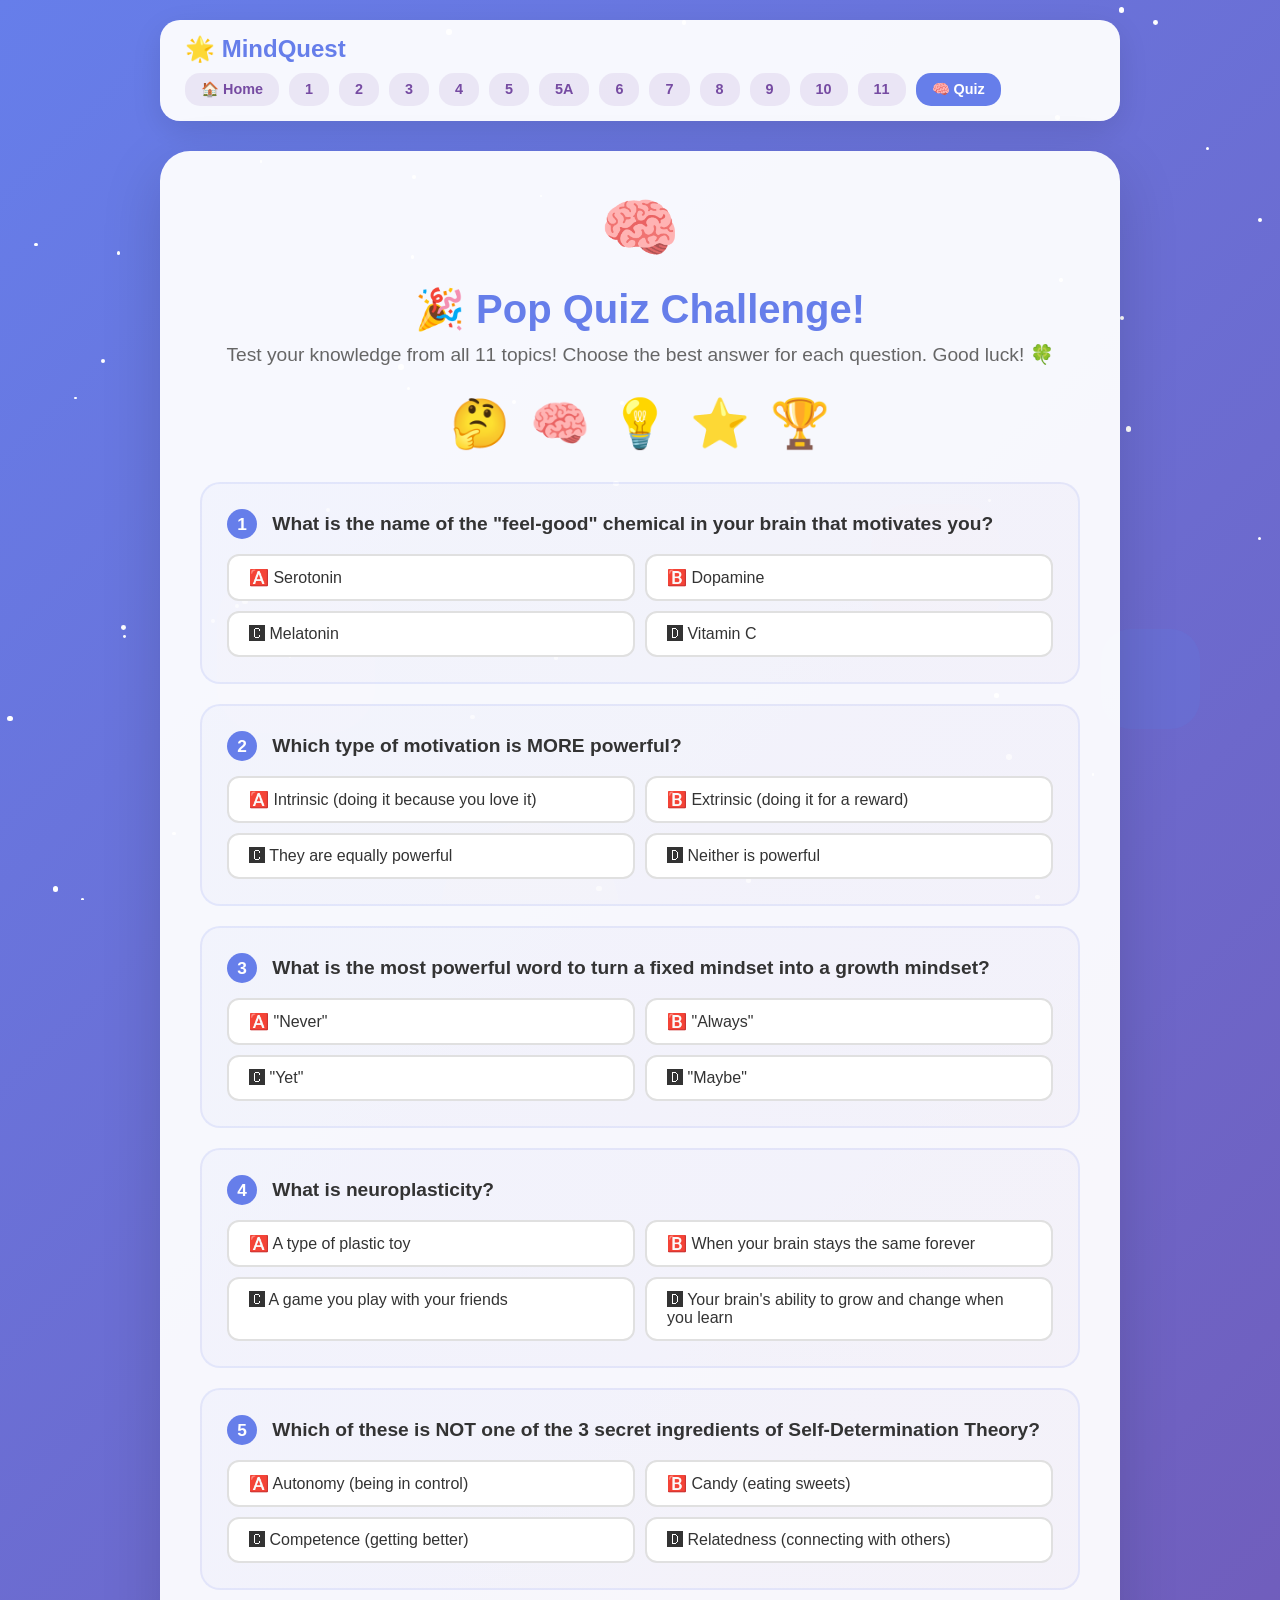
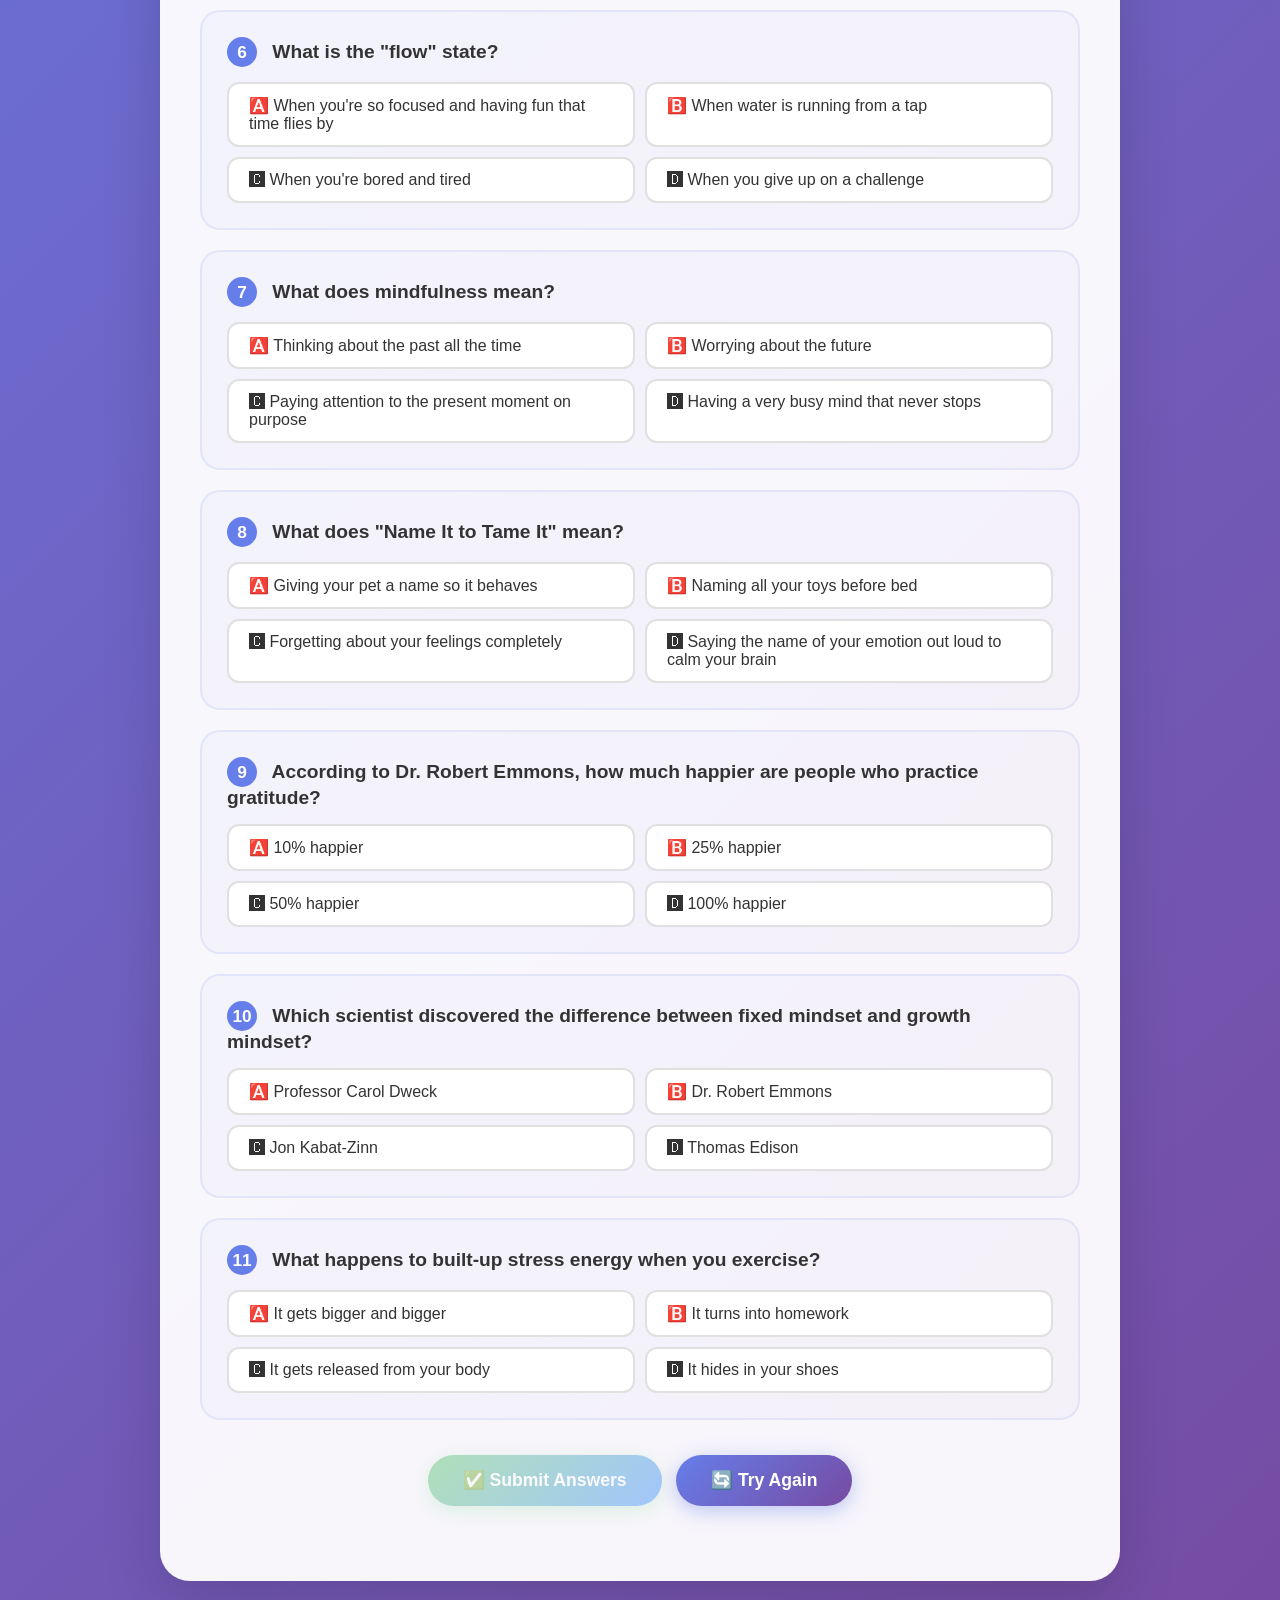
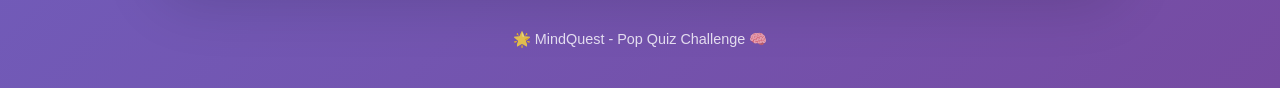
==== commit 827d1b17: "added strengthening emotion" ====
--- a/course/quiz.html
+++ b/course/quiz.html
@@ -20,6 +20,7 @@
         <a href="topic3.html">3</a>
         <a href="topic4.html">4</a>
         <a href="topic5.html">5</a>
+        <a href="topic5a.html">5A</a>
         <a href="topic6.html">6</a>
         <a href="topic7.html">7</a>
         <a href="topic8.html">8</a>
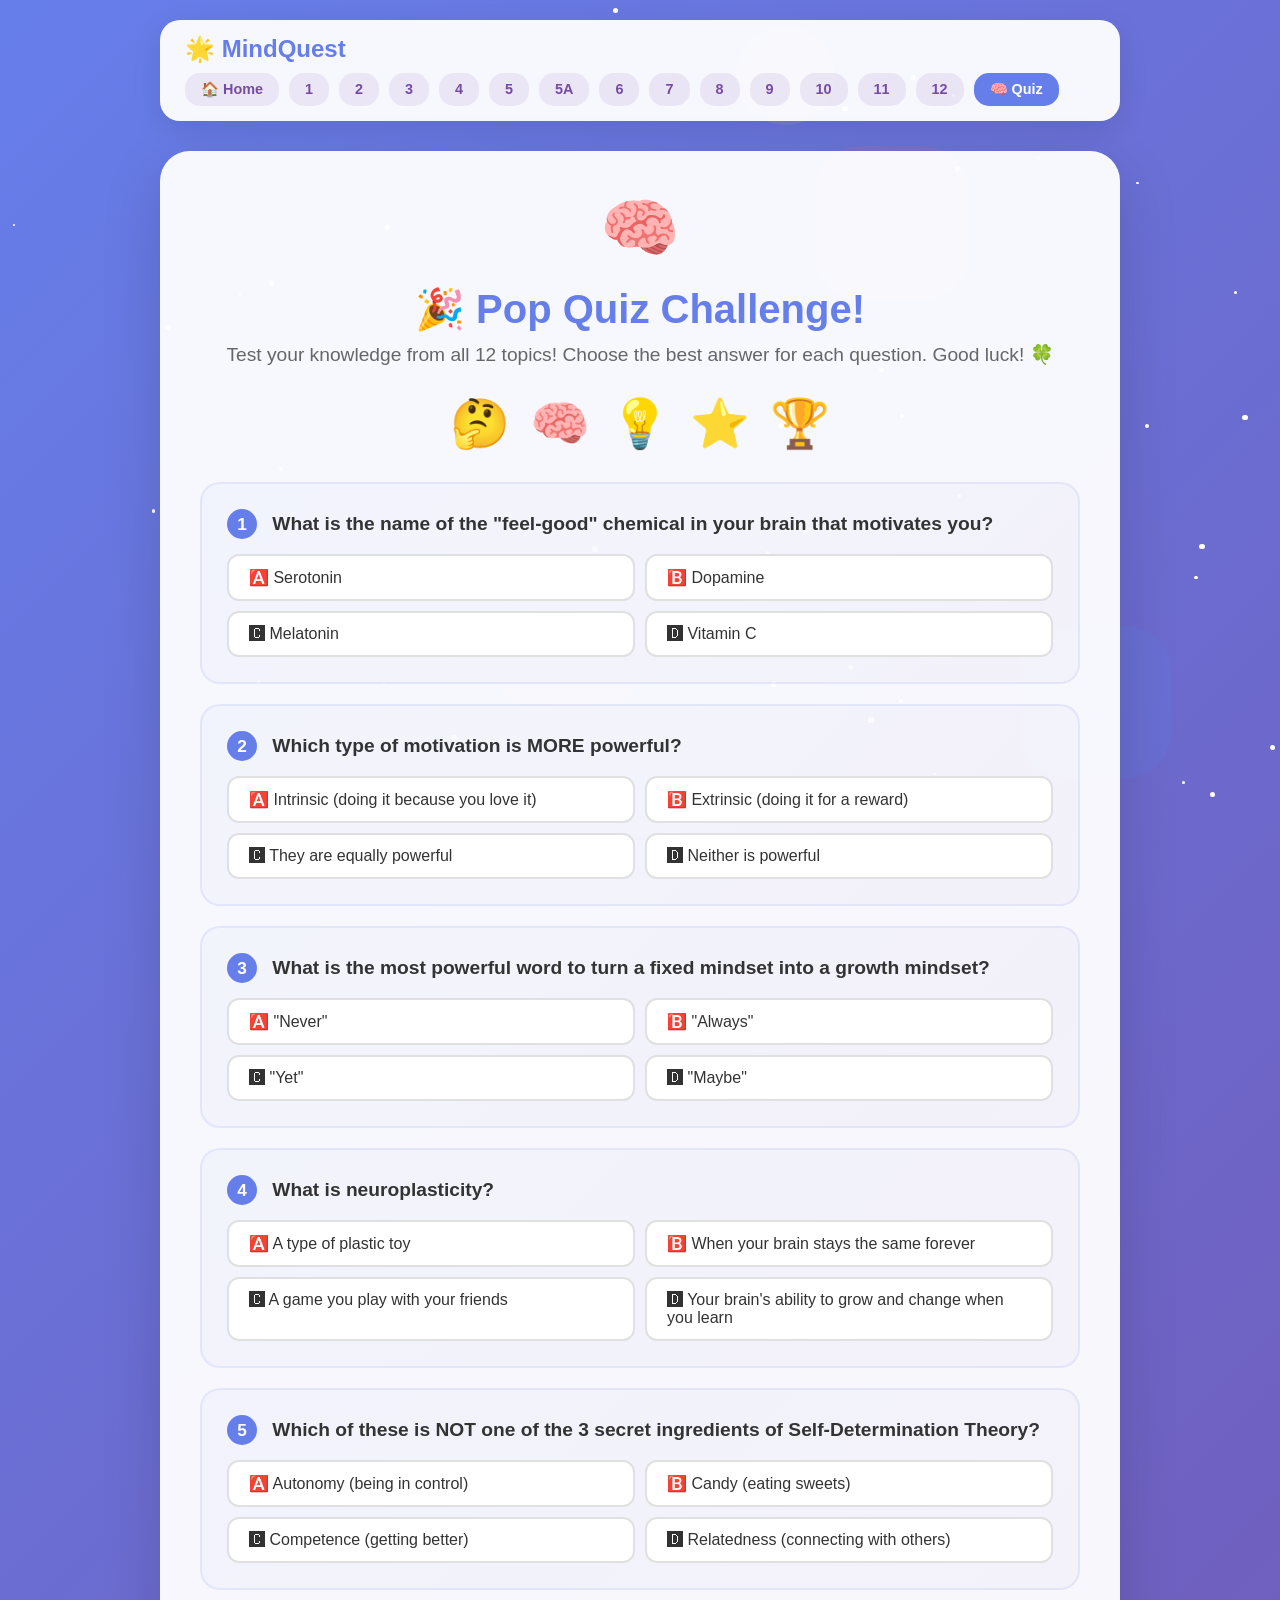
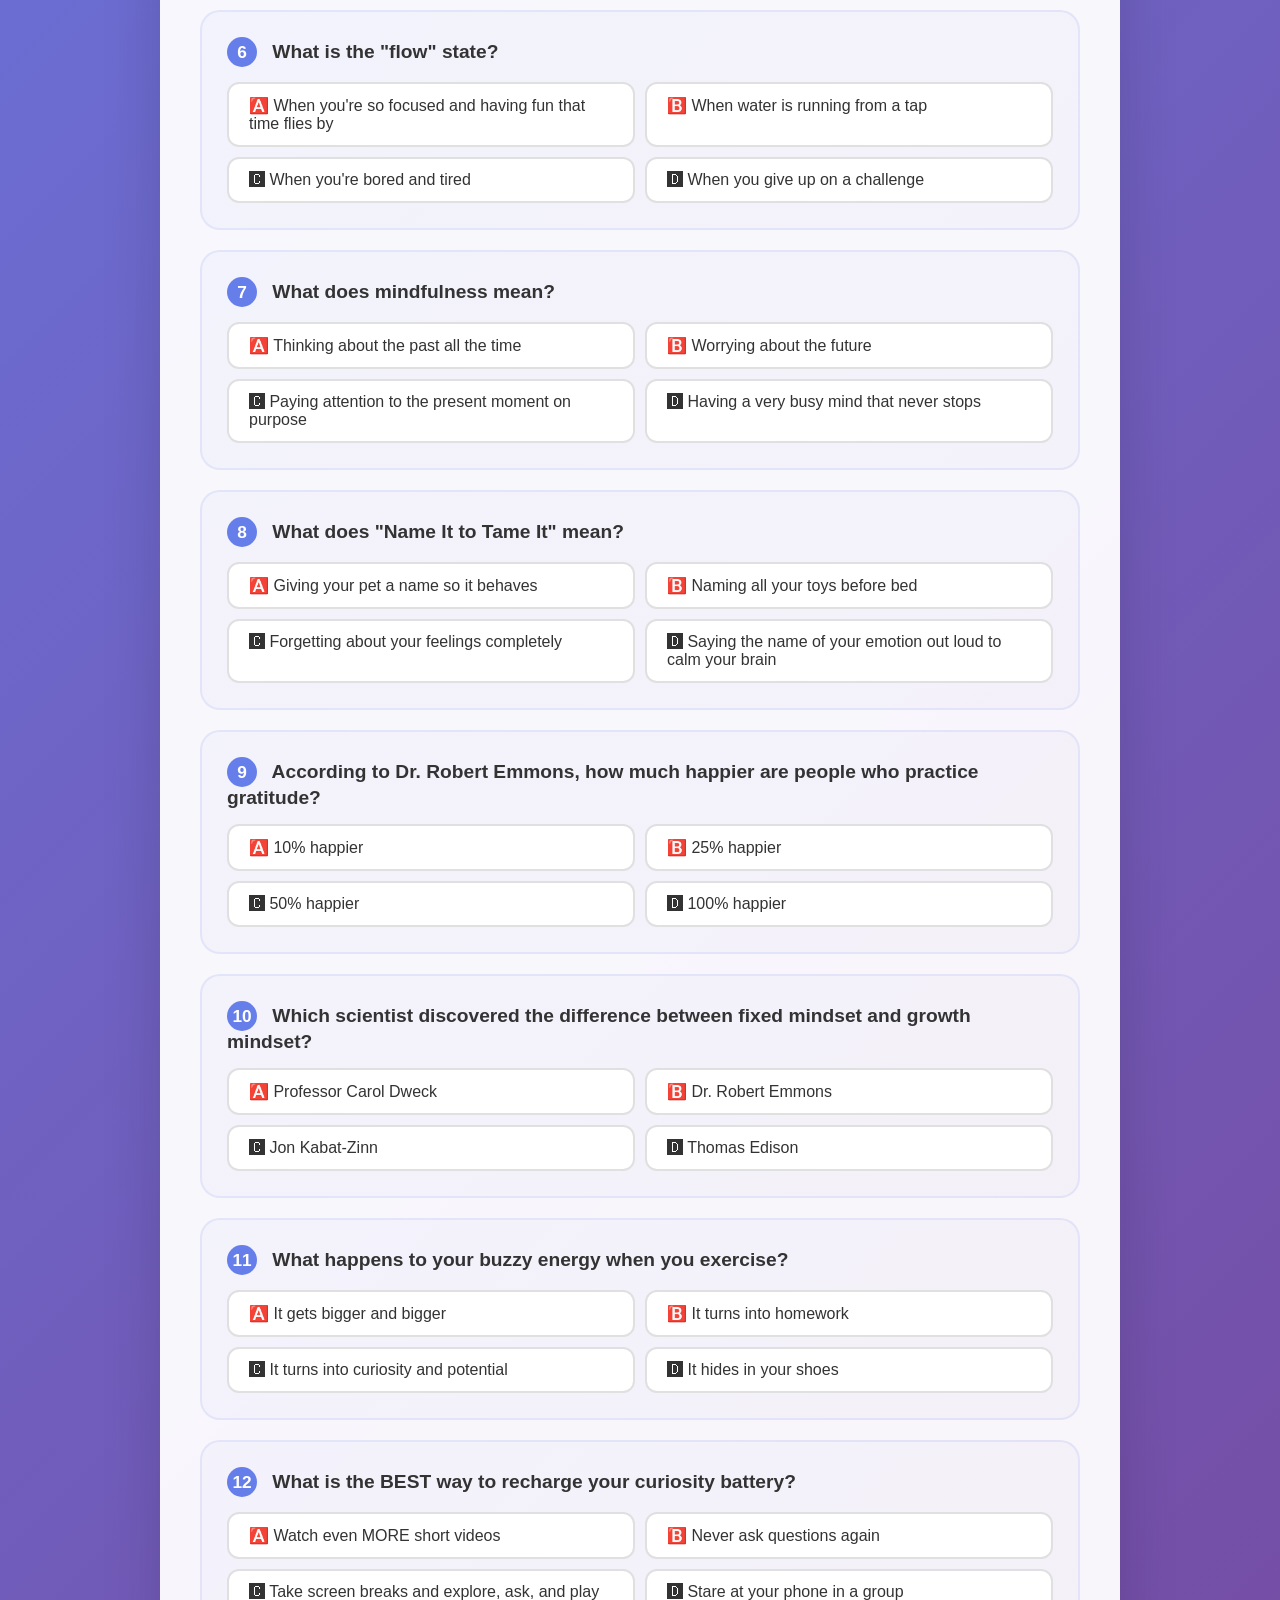
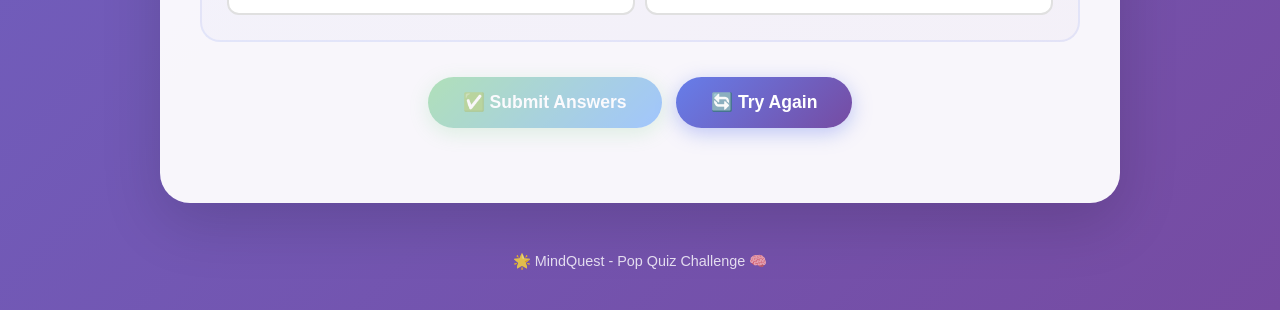
==== commit 963bb905: "update content" ====
--- a/course/quiz.html
+++ b/course/quiz.html
@@ -27,6 +27,7 @@
         <a href="topic9.html">9</a>
         <a href="topic10.html">10</a>
         <a href="topic11.html">11</a>
+        <a href="topic12.html">12</a>
         <a href="quiz.html" class="active">🧠 Quiz</a>
       </div>
     </nav>
@@ -35,7 +36,7 @@
       <span class="quiz-icon">🧠</span>
       <h1>🎉 Pop Quiz Challenge!</h1>
       <p style="text-align:center; color:#666; font-size:1.2em; margin-bottom:30px;">
-        Test your knowledge from all 11 topics! Choose the best answer for each question. Good luck! 🍀
+        Test your knowledge from all 12 topics! Choose the best answer for each question. Good luck! 🍀
       </p>
 
       <div class="illustration">
@@ -160,12 +161,23 @@
 
       <!-- Question 11 - Topic 11: Exercise -->
       <div class="question" data-correct="c">
-        <h3><span class="q-number">11</span> What happens to built-up stress energy when you exercise?</h3>
+        <h3><span class="q-number">11</span> What happens to your buzzy energy when you exercise?</h3>
         <div class="options">
           <div class="option" data-value="a">🅰️ It gets bigger and bigger</div>
           <div class="option" data-value="b">🅱️ It turns into homework</div>
-          <div class="option" data-value="c">🅲️ It gets released from your body</div>
+          <div class="option" data-value="c">🅲️ It turns into curiosity and potential</div>
           <div class="option" data-value="d">🅳️ It hides in your shoes</div>
+        </div>
+      </div>
+
+      <!-- Question 12 - Topic 12: Stay Curious -->
+      <div class="question" data-correct="c">
+        <h3><span class="q-number">12</span> What is the BEST way to recharge your curiosity battery?</h3>
+        <div class="options">
+          <div class="option" data-value="a">🅰️ Watch even MORE short videos</div>
+          <div class="option" data-value="b">🅱️ Never ask questions again</div>
+          <div class="option" data-value="c">🅲️ Take screen breaks and explore, ask, and play</div>
+          <div class="option" data-value="d">🅳️ Stare at your phone in a group</div>
         </div>
       </div>
 
@@ -179,7 +191,7 @@
       <div id="quizResult" class="quiz-result">
         <span class="result-icon">🏆</span>
         <h2>Your Results</h2>
-        <div class="score">0 / 11</div>
+        <div class="score">0 / 12</div>
         <p class="result-message"></p>
         <div class="answers-review"></div>
         <div class="btn-group" style="margin-top:20px;">
--- a/course/css/style.css
+++ b/course/css/style.css
@@ -784,4 +784,477 @@
 @keyframes pageIn {
   from { opacity: 0; transform: scale(0.95); }
   to { opacity: 1; transform: scale(1); }
-}+}
+
+/* ===== EMOTIONAL WEATHER WIDGET ===== */
+.weather-widget {
+  background: linear-gradient(135deg, #4d96ff20, #6bcb7720);
+  border-left: 5px solid #4d96ff;
+  border-radius: 15px;
+  padding: 20px 25px;
+  margin: 20px 0;
+  animation: slideUp 0.6s ease-out;
+}
+
+.weather-widget h3 {
+  color: #333;
+  margin-bottom: 5px;
+  font-size: 1.2em;
+}
+
+.weather-widget .widget-caption {
+  color: #666;
+  font-size: 0.95em;
+  margin-bottom: 15px;
+}
+
+.weather-demo {
+  display: flex;
+  justify-content: center;
+  padding: 10px;
+}
+
+.weather-scene {
+  width: 320px;
+  height: 240px;
+  border-radius: 20px;
+  background: linear-gradient(180deg, #87CEEB 0%, #B0E0E6 60%, #90EE90 60%, #7CCD7C 100%);
+  position: relative;
+  overflow: hidden;
+  box-shadow: 0 10px 30px rgba(0,0,0,0.15);
+}
+
+.weather-sky {
+  position: absolute;
+  top: 0;
+  left: 0;
+  width: 100%;
+  height: 100%;
+}
+
+/* Sun */
+.sun {
+  position: absolute;
+  top: 25px;
+  right: 40px;
+  width: 60px;
+  height: 60px;
+  background: radial-gradient(circle, #FFE066 30%, #FFD700 70%);
+  border-radius: 50%;
+  box-shadow: 0 0 30px rgba(255, 215, 0, 0.6);
+  animation: sunPulse 4s ease-in-out infinite;
+  z-index: 2;
+}
+
+@keyframes sunPulse {
+  0%, 100% { transform: scale(1); box-shadow: 0 0 30px rgba(255, 215, 0, 0.6); }
+  50% { transform: scale(1.1); box-shadow: 0 0 50px rgba(255, 215, 0, 0.9); }
+}
+
+.sun-ray {
+  position: absolute;
+  top: 50%;
+  left: 50%;
+  width: 8px;
+  height: 18px;
+  background: #FFD700;
+  border-radius: 4px;
+  transform-origin: 50% 0;
+  animation: raySpin 12s linear infinite;
+}
+
+.sun-ray:nth-child(1) { transform: translate(-50%, -50%) rotate(0deg) translateY(-38px); }
+.sun-ray:nth-child(2) { transform: translate(-50%, -50%) rotate(45deg) translateY(-38px); }
+.sun-ray:nth-child(3) { transform: translate(-50%, -50%) rotate(90deg) translateY(-38px); }
+.sun-ray:nth-child(4) { transform: translate(-50%, -50%) rotate(135deg) translateY(-38px); }
+.sun-ray:nth-child(5) { transform: translate(-50%, -50%) rotate(180deg) translateY(-38px); }
+.sun-ray:nth-child(6) { transform: translate(-50%, -50%) rotate(225deg) translateY(-38px); }
+.sun-ray:nth-child(7) { transform: translate(-50%, -50%) rotate(270deg) translateY(-38px); }
+.sun-ray:nth-child(8) { transform: translate(-50%, -50%) rotate(315deg) translateY(-38px); }
+
+@keyframes raySpin {
+  0% { opacity: 1; }
+  50% { opacity: 0.4; }
+  100% { opacity: 1; }
+}
+
+/* Clouds */
+.cloud {
+  position: absolute;
+  background: white;
+  border-radius: 50px;
+  opacity: 0.9;
+  z-index: 3;
+}
+
+.cloud-1 {
+  top: 50px;
+  left: -80px;
+  width: 100px;
+  height: 35px;
+  animation: cloudDrift 18s linear infinite;
+}
+
+.cloud-2 {
+  top: 90px;
+  left: -120px;
+  width: 80px;
+  height: 28px;
+  animation: cloudDrift 25s linear infinite 5s;
+}
+
+@keyframes cloudDrift {
+  0% { transform: translateX(0); }
+  100% { transform: translateX(500px); }
+}
+
+.cloud-puff {
+  position: absolute;
+  background: white;
+  border-radius: 50%;
+}
+
+.puff-1 {
+  width: 40px;
+  height: 40px;
+  top: -20px;
+  left: 10px;
+}
+
+.puff-2 {
+  width: 30px;
+  height: 30px;
+  top: -15px;
+  left: 40px;
+}
+
+.puff-3 {
+  width: 25px;
+  height: 25px;
+  top: -10px;
+  left: 65px;
+}
+
+/* Rain */
+.rain {
+  position: absolute;
+  top: 0;
+  left: 0;
+  width: 100%;
+  height: 100%;
+  z-index: 4;
+  opacity: 0;
+  animation: rainCycle 12s ease-in-out infinite;
+}
+
+.raindrop {
+  position: absolute;
+  width: 3px;
+  height: 15px;
+  background: linear-gradient(180deg, #4d96ff, #87CEEB);
+  border-radius: 2px;
+  animation: rainFall 1s linear infinite;
+}
+
+.raindrop:nth-child(1) { left: 10%; top: -20px; animation-delay: 0s; }
+.raindrop:nth-child(2) { left: 25%; top: -20px; animation-delay: 0.2s; }
+.raindrop:nth-child(3) { left: 40%; top: -20px; animation-delay: 0.4s; }
+.raindrop:nth-child(4) { left: 55%; top: -20px; animation-delay: 0.1s; }
+.raindrop:nth-child(5) { left: 70%; top: -20px; animation-delay: 0.5s; }
+.raindrop:nth-child(6) { left: 85%; top: -20px; animation-delay: 0.3s; }
+.raindrop:nth-child(7) { left: 15%; top: -20px; animation-delay: 0.6s; }
+.raindrop:nth-child(8) { left: 65%; top: -20px; animation-delay: 0.7s; }
+
+@keyframes rainFall {
+  0% { transform: translateY(0); opacity: 1; }
+  100% { transform: translateY(240px); opacity: 0.3; }
+}
+
+@keyframes rainCycle {
+  0%, 30% { opacity: 0; }
+  40%, 70% { opacity: 1; }
+  85%, 100% { opacity: 0; }
+}
+
+/* Lightning */
+.lightning {
+  position: absolute;
+  top: 0;
+  left: 0;
+  width: 100%;
+  height: 100%;
+  z-index: 5;
+  opacity: 0;
+  animation: lightningCycle 12s ease-in-out infinite;
+}
+
+.bolt {
+  position: absolute;
+  top: 60px;
+  left: 50%;
+  width: 4px;
+  height: 80px;
+  background: #FFD700;
+  transform: rotate(15deg);
+  box-shadow: 0 0 20px #FFD700, 0 0 40px #FFD700;
+  animation: boltFlash 12s ease-in-out infinite;
+}
+
+.bolt::after {
+  content: '';
+  position: absolute;
+  bottom: -30px;
+  left: -8px;
+  width: 20px;
+  height: 30px;
+  background: #FFD700;
+  clip-path: polygon(50% 0%, 0% 100%, 100% 100%);
+  box-shadow: 0 0 20px #FFD700;
+}
+
+@keyframes boltFlash {
+  0%, 35%, 100% { opacity: 0; }
+  36% { opacity: 1; }
+  38% { opacity: 0; }
+  40% { opacity: 1; }
+  42% { opacity: 0; }
+  44% { opacity: 1; }
+  50% { opacity: 0; }
+}
+
+@keyframes lightningCycle {
+  0%, 35% { opacity: 0; }
+  36%, 50% { opacity: 1; }
+  55%, 100% { opacity: 0; }
+}
+
+/* Weather emoji & status */
+.weather-emoji {
+  position: absolute;
+  bottom: 15px;
+  left: 50%;
+  transform: translateX(-50%);
+  font-size: 3em;
+  z-index: 6;
+  animation: weatherEmojiBounce 2s ease-in-out infinite;
+  text-shadow: 0 2px 10px rgba(0,0,0,0.2);
+}
+
+@keyframes weatherEmojiBounce {
+  0%, 100% { transform: translateX(-50%) translateY(0); }
+  50% { transform: translateX(-50%) translateY(-10px); }
+}
+
+.weather-status {
+  position: absolute;
+  bottom: 70px;
+  left: 50%;
+  transform: translateX(-50%);
+  background: rgba(255, 255, 255, 0.9);
+  padding: 6px 18px;
+  border-radius: 20px;
+  font-weight: bold;
+  font-size: 0.95em;
+  color: #333;
+  z-index: 6;
+  white-space: nowrap;
+  box-shadow: 0 3px 10px rgba(0,0,0,0.1);
+}
+
+.weather-message {
+  position: absolute;
+  bottom: 10px;
+  left: 50%;
+  transform: translateX(-50%);
+  font-size: 0.75em;
+  color: white;
+  z-index: 6;
+  white-space: nowrap;
+  text-shadow: 0 1px 4px rgba(0,0,0,0.5);
+}
+
+/* ===== FEELINGS THERMOMETER WIDGET ===== */
+.thermometer-widget {
+  background: linear-gradient(135deg, #ff6b6b15, #ffd93d15);
+  border-left: 5px solid #ff6b6b;
+  border-radius: 15px;
+  padding: 20px 25px;
+  margin: 20px 0;
+  animation: slideUp 0.6s ease-out;
+}
+
+.thermometer-widget h3 {
+  color: #333;
+  margin-bottom: 5px;
+  font-size: 1.2em;
+}
+
+.thermometer-widget .widget-caption {
+  color: #666;
+  font-size: 0.95em;
+  margin-bottom: 15px;
+}
+
+.thermometer-demo {
+  display: flex;
+  justify-content: center;
+  align-items: center;
+  gap: 30px;
+  flex-wrap: wrap;
+  padding: 10px;
+}
+
+.thermometer-visual {
+  position: relative;
+  width: 120px;
+  height: 280px;
+}
+
+.thermometer-tube {
+  position: absolute;
+  top: 0;
+  left: 50%;
+  transform: translateX(-50%);
+  width: 30px;
+  height: 220px;
+  background: linear-gradient(180deg, #f0f0f0, #e0e0e0);
+  border: 3px solid #ccc;
+  border-radius: 15px 15px 0 0;
+  overflow: hidden;
+  z-index: 1;
+}
+
+.thermometer-fill {
+  position: absolute;
+  bottom: 0;
+  left: 0;
+  width: 100%;
+  height: 0%;
+  background: linear-gradient(180deg, #ff6b6b, #ff9f43, #ffd93d, #6bcb77, #4d96ff);
+  border-radius: 0 0 12px 12px;
+  transition: height 1.5s ease-in-out;
+  animation: thermometerCycle 12s ease-in-out infinite;
+}
+
+@keyframes thermometerCycle {
+  0%, 10% { height: 10%; }
+  20%, 30% { height: 45%; }
+  40%, 50% { height: 75%; }
+  60%, 70% { height: 95%; }
+  80%, 90% { height: 55%; }
+  100% { height: 10%; }
+}
+
+.thermometer-bubble {
+  position: absolute;
+  bottom: 5px;
+  left: 50%;
+  transform: translateX(-50%);
+  width: 12px;
+  height: 12px;
+  background: rgba(255, 255, 255, 0.6);
+  border-radius: 50%;
+  animation: bubbleRise 2s ease-in-out infinite;
+}
+
+@keyframes bubbleRise {
+  0% { bottom: 5px; opacity: 0.8; }
+  100% { bottom: 200px; opacity: 0; }
+}
+
+.thermometer-bulb {
+  position: absolute;
+  bottom: 0;
+  left: 50%;
+  transform: translateX(-50%);
+  width: 60px;
+  height: 60px;
+  background: radial-gradient(circle, #ff6b6b, #ff4757);
+  border: 3px solid #ccc;
+  border-radius: 50%;
+  z-index: 2;
+  box-shadow: 0 5px 15px rgba(255, 71, 87, 0.4);
+  animation: bulbPulse 2s ease-in-out infinite;
+}
+
+@keyframes bulbPulse {
+  0%, 100% { transform: translateX(-50%) scale(1); }
+  50% { transform: translateX(-50%) scale(1.08); }
+}
+
+.thermometer-scale {
+  position: absolute;
+  top: 0;
+  right: 5px;
+  height: 220px;
+  width: 30px;
+  z-index: 3;
+}
+
+.scale-mark {
+  position: absolute;
+  right: 0;
+  font-size: 0.7em;
+  color: #666;
+  font-weight: bold;
+  transform: translateY(50%);
+}
+
+.thermometer-status {
+  text-align: center;
+  min-width: 180px;
+  padding: 20px;
+  background: rgba(255, 255, 255, 0.8);
+  border-radius: 15px;
+  box-shadow: 0 5px 15px rgba(0,0,0,0.1);
+}
+
+.status-emoji {
+  font-size: 3.5em;
+  display: block;
+  margin-bottom: 10px;
+  animation: statusEmojiPulse 2s ease-in-out infinite;
+}
+
+@keyframes statusEmojiPulse {
+  0%, 100% { transform: scale(1); }
+  50% { transform: scale(1.15); }
+}
+
+.status-level {
+  font-size: 1.3em;
+  font-weight: bold;
+  color: #333;
+  margin-bottom: 5px;
+}
+
+.status-range {
+  font-size: 0.95em;
+  color: #666;
+  margin-bottom: 10px;
+}
+
+.status-tip {
+  font-size: 0.9em;
+  color: #667eea;
+  background: #667eea10;
+  padding: 8px 12px;
+  border-radius: 10px;
+  display: inline-block;
+}
+
+/* Responsive adjustments for widgets */
+@media (max-width: 600px) {
+  .weather-scene {
+    width: 280px;
+    height: 210px;
+  }
+  
+  .thermometer-demo {
+    gap: 15px;
+  }
+  
+  .thermometer-visual {
+    transform: scale(0.9);
+  }
+}
